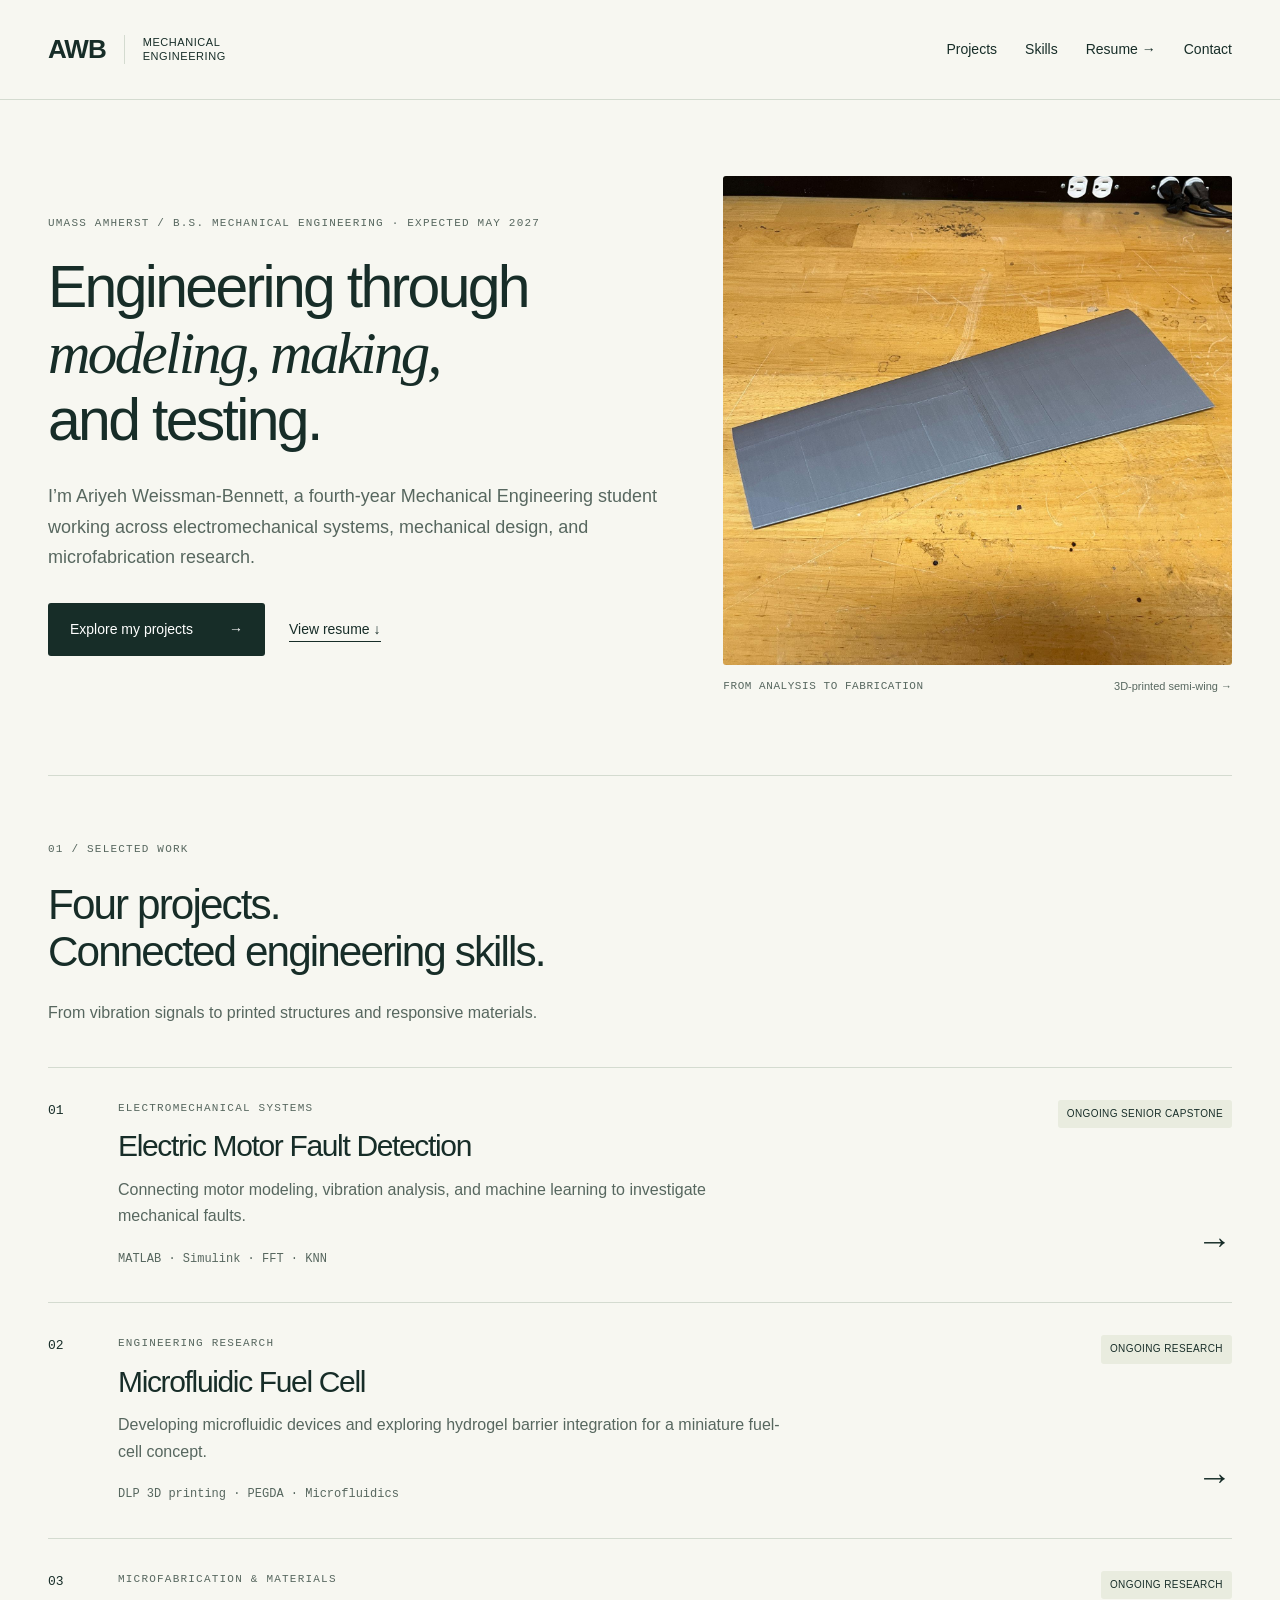
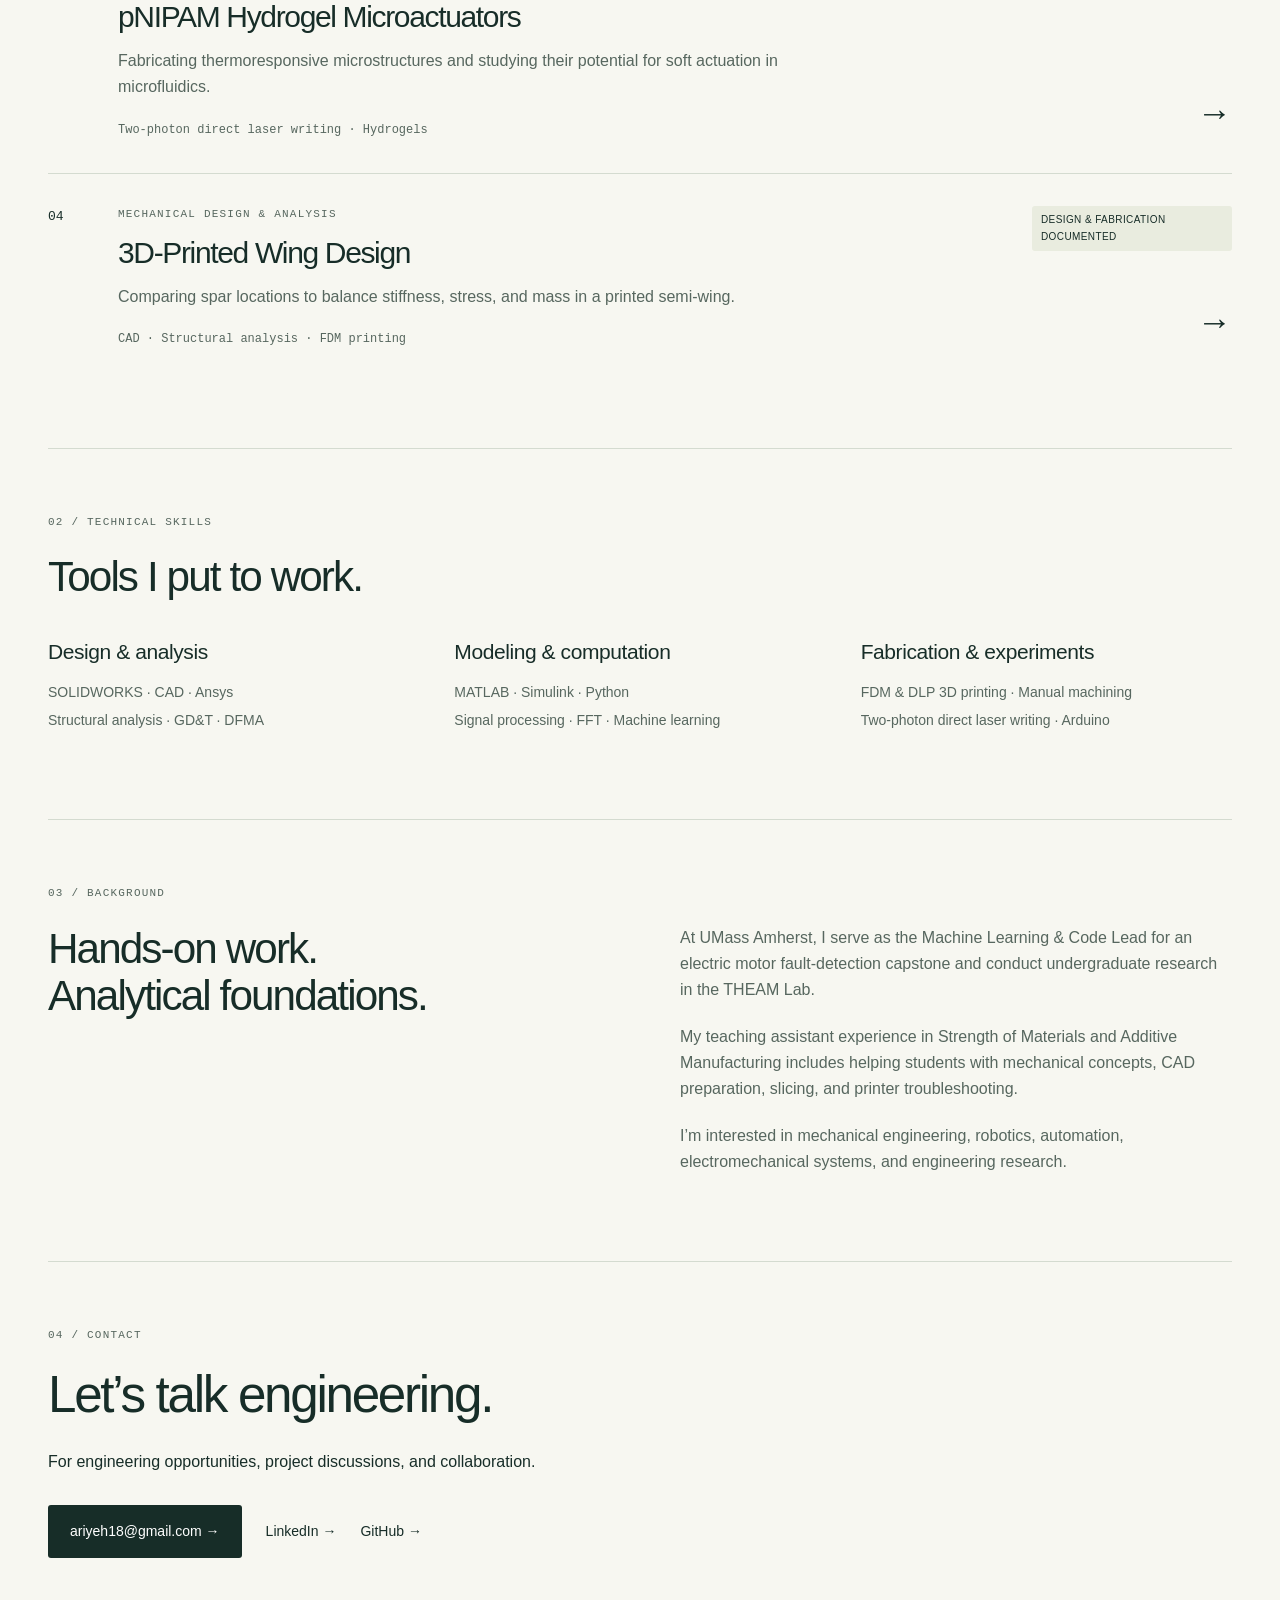
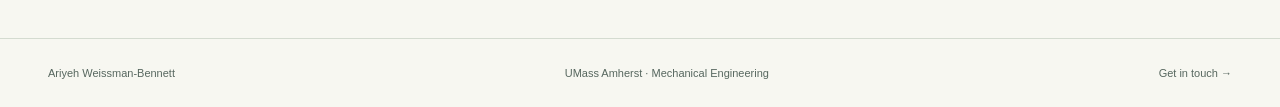
==== index.html @ 823ad5cf "Add reviewed engineering portfolio website" ====
<!doctype html>
<html lang="en"><head><meta charset="utf-8"><meta name="viewport" content="width=device-width,initial-scale=1"><meta name="description" content="Engineering projects and research by Ariyeh Weissman-Bennett, a fourth-year Mechanical Engineering student at UMass Amherst."><title>Mechanical Engineering Portfolio | Ariyeh Weissman-Bennett</title><link rel="stylesheet" href="styles.css"><link rel="icon" href="favicon.svg" type="image/svg+xml"></head><body><a class="skip" href="#main">Skip to content</a><header><a class="brand" href="index.html">AWB<span>Mechanical Engineering</span></a><nav aria-label="Main navigation"><a href="projects.html">Projects</a><a href="index.html#skills">Skills</a><a href="ariyeh-weissman-bennett-resume.pdf">Resume →</a><a href="index.html#contact">Contact</a></nav></header><main id="main"><section class="hero"><div><p class="eyebrow">UMass Amherst / B.S. Mechanical Engineering · Expected May 2027</p><h1>Engineering through<br><em>modeling, making,</em><br>and testing.</h1><p class="intro">I’m Ariyeh Weissman-Bennett, a fourth-year Mechanical Engineering student working across electromechanical systems, mechanical design, and microfabrication research.</p><div class="buttons"><a class="button" href="projects.html">Explore my projects <span>→</span></a><a class="text-link" href="ariyeh-weissman-bennett-resume.pdf">View resume ↓</a></div></div><figure class="hero-figure"><img src="wing-built.jpg" alt="Printed semi-wing on a workshop bench, from the team wing report"><figcaption><span>FROM ANALYSIS TO FABRICATION</span><a href="3d-printed-wing-design.html">3D-printed semi-wing →</a></figcaption></figure></section><section class="section"><div class="section-heading"><p class="eyebrow">01 / Selected work</p><h2>Four projects.<br>Connected engineering skills.</h2><p>From vibration signals to printed structures and responsive materials.</p></div><a class="project-row" href="electric-motor-fault-detection.html"><span class="number">01</span><div><span class="eyebrow">Electromechanical systems</span><h3>Electric Motor Fault Detection</h3><p>Connecting motor modeling, vibration analysis, and machine learning to investigate mechanical faults.</p><span class="tags">MATLAB · Simulink · FFT · KNN</span></div><div class="row-end"><span class="status">Ongoing senior capstone</span><span class="arrow" aria-hidden="true">→</span></div></a><a class="project-row" href="microfluidic-fuel-cell.html"><span class="number">02</span><div><span class="eyebrow">Engineering research</span><h3>Microfluidic Fuel Cell</h3><p>Developing microfluidic devices and exploring hydrogel barrier integration for a miniature fuel-cell concept.</p><span class="tags">DLP 3D printing · PEGDA · Microfluidics</span></div><div class="row-end"><span class="status">Ongoing research</span><span class="arrow" aria-hidden="true">→</span></div></a><a class="project-row" href="pnipam-hydrogel-microactuators.html"><span class="number">03</span><div><span class="eyebrow">Microfabrication & materials</span><h3>pNIPAM Hydrogel Microactuators</h3><p>Fabricating thermoresponsive microstructures and studying their potential for soft actuation in microfluidics.</p><span class="tags">Two-photon direct laser writing · Hydrogels</span></div><div class="row-end"><span class="status">Ongoing research</span><span class="arrow" aria-hidden="true">→</span></div></a><a class="project-row" href="3d-printed-wing-design.html"><span class="number">04</span><div><span class="eyebrow">Mechanical design & analysis</span><h3>3D-Printed Wing Design</h3><p>Comparing spar locations to balance stiffness, stress, and mass in a printed semi-wing.</p><span class="tags">CAD · Structural analysis · FDM printing</span></div><div class="row-end"><span class="status">Design & fabrication documented</span><span class="arrow" aria-hidden="true">→</span></div></a></section><section id="skills" class="section"><div class="section-heading"><p class="eyebrow">02 / Technical skills</p><h2>Tools I put to work.</h2></div><div class="skills-grid"><div><h3>Design & analysis</h3><p>SOLIDWORKS · CAD · Ansys<br>Structural analysis · GD&T · DFMA</p></div><div><h3>Modeling & computation</h3><p>MATLAB · Simulink · Python<br>Signal processing · FFT · Machine learning</p></div><div><h3>Fabrication & experiments</h3><p>FDM & DLP 3D printing · Manual machining<br>Two-photon direct laser writing · Arduino</p></div></div></section><section class="about section"><p class="eyebrow">03 / Background</p><h2>Hands-on work.<br>Analytical foundations.</h2><div><p>At UMass Amherst, I serve as the Machine Learning & Code Lead for an electric motor fault-detection capstone and conduct undergraduate research in the THEAM Lab.</p><p>My teaching assistant experience in Strength of Materials and Additive Manufacturing includes helping students with mechanical concepts, CAD preparation, slicing, and printer troubleshooting.</p><p>I’m interested in mechanical engineering, robotics, automation, electromechanical systems, and engineering research.</p></div></section><section id="contact" class="contact section"><p class="eyebrow">04 / Contact</p><h2>Let’s talk engineering.</h2><p>For engineering opportunities, project discussions, and collaboration.</p><div class="buttons"><a class="button" href="mailto:ariyeh18@gmail.com">ariyeh18@gmail.com →</a><a href="https://www.linkedin.com/in/ari-weissman-bennett">LinkedIn →</a><a href="https://github.com/AriWB">GitHub →</a></div></section></main><footer><span>Ariyeh Weissman-Bennett</span><span>UMass Amherst · Mechanical Engineering</span><a href="mailto:ariyeh18@gmail.com">Get in touch →</a></footer></body></html>
---- styles.css ----
:root{--ink:#172d28;--muted:#57675f;--paper:#f7f7f1;--line:#d4dbd0;--accent:#e3ed90}*{box-sizing:border-box}html{scroll-behavior:smooth;scroll-padding-top:30px}body{margin:0;background:var(--paper);color:var(--ink);font-family:Arial,Helvetica,sans-serif;font-size:16px;line-height:1.65}a{color:inherit;text-decoration:none}a:hover{text-decoration:underline;text-underline-offset:5px}a:focus-visible{outline:3px solid #497867;outline-offset:6px}header,main,footer{max-width:1320px;margin:auto}header{display:flex;justify-content:space-between;align-items:center;padding:28px 48px;border-bottom:1px solid var(--line);gap:28px}.brand{font-size:26px;font-weight:800;letter-spacing:-1px;display:flex;align-items:center;gap:18px}.brand span{font-size:11px;line-height:1.3;font-weight:500;letter-spacing:.05em;text-transform:uppercase;max-width:90px;border-left:1px solid var(--line);padding-left:18px}nav{display:flex;gap:28px;font-size:14px}main{padding:0 48px}h1,h2,h3,p,figure{margin-top:0}h1,h2,h3{line-height:1.12;font-weight:500;letter-spacing:-.045em}h1{font-size:clamp(40px,4.6vw,66px);margin-bottom:28px}h2{font-size:clamp(30px,3.3vw,44px);margin-bottom:25px}h3{font-size:26px;margin-bottom:14px}p{margin-bottom:20px}.eyebrow{font:11px/1.6 'Courier New',monospace;letter-spacing:.11em;text-transform:uppercase;color:var(--muted);margin-bottom:22px}.hero{padding:76px 0 80px;display:grid;grid-template-columns:1.2fr 1fr;gap:65px;align-items:center}.hero em{font-family:Georgia,serif;font-weight:400}.intro{font-size:18px;line-height:1.7;max-width:650px;color:var(--muted)}.buttons{display:flex;gap:24px;flex-wrap:wrap;align-items:center;margin-top:30px;font-size:14px}.button{display:inline-flex;gap:36px;justify-content:space-between;align-items:center;background:var(--ink);color:white;padding:15px 22px;border-radius:3px}.button:hover{background:#284b41;text-decoration:none}.text-link{border-bottom:1px solid var(--ink)}.hero-figure{margin:0;align-self:stretch;display:flex;flex-direction:column;justify-content:center}.hero-figure img{width:100%;aspect-ratio:1.04;object-fit:cover;border-radius:3px}.hero-figure figcaption{display:flex;justify-content:space-between;gap:12px;flex-wrap:wrap;margin-top:12px;font-size:11px}.hero-figure figcaption span{font-family:'Courier New',monospace;letter-spacing:.05em}.section{padding:65px 0;border-top:1px solid var(--line)}.section-heading{max-width:670px;margin-bottom:40px}.section-heading>p:last-child{color:var(--muted)}.project-row{display:grid;grid-template-columns:50px 1fr 200px;gap:20px;padding:32px 0;border-top:1px solid var(--line);transition:background .15s}.project-row:hover{text-decoration:none;background:#eef0e6}.project-row .eyebrow{display:block;margin:0 0 12px}.project-row h3{margin:0 0 14px;font-size:30px}.project-row p{color:var(--muted);max-width:670px;margin-bottom:14px}.number{font:13px 'Courier New',monospace;padding-top:3px}.tags{font:12px/1.8 'Courier New',monospace;color:var(--muted)}.row-end{display:flex;flex-direction:column;align-items:flex-end;justify-content:space-between;gap:20px}.status{font-size:10px;text-transform:uppercase;letter-spacing:.04em;padding:6px 9px;background:#e9ecdf;border-radius:3px;white-space:normal}.arrow{font-size:35px}.skills-grid{display:grid;grid-template-columns:repeat(3,1fr);gap:35px}.skills-grid h3{font-size:21px;letter-spacing:-.02em}.skills-grid p{font-size:14px;color:var(--muted);line-height:2}.about{display:grid;grid-template-columns:1fr 1fr;column-gap:80px}.about>.eyebrow{grid-column:1/-1}.about>div{color:var(--muted)}.contact{padding-bottom:80px}.contact h2{font-size:clamp(36px,4vw,56px)}footer{display:flex;gap:20px;justify-content:space-between;border-top:1px solid var(--line);padding:25px 48px;color:var(--muted);font-size:11px}.page-title{padding:70px 0 50px;max-width:900px}.page-title h1{max-width:900px}.back{display:block;margin-bottom:34px;font-size:13px}.meta{display:flex;gap:15px;flex-wrap:wrap;font-size:12px;margin:24px 0 18px}.meta span{padding:8px 12px;background:#e9ecdf;border-radius:3px}.project-list{padding-top:0;border:0}.project-image{margin:0 0 55px;max-width:900px}.project-image img{width:100%;max-height:550px;object-fit:cover;border-radius:3px}figcaption{font-size:12px;color:var(--muted)}.case-layout{display:grid;grid-template-columns:220px 1fr;gap:65px;padding-bottom:60px}.case-layout aside{display:flex;flex-direction:column;align-items:flex-start;gap:14px;font-size:13px}.case-layout aside .eyebrow{margin:0 0 8px}.case-layout article{max-width:820px}.case-layout article section{margin-bottom:42px;scroll-margin-top:30px}.case-layout article h2{font-size:30px}.case-layout article h3{font-size:20px;letter-spacing:-.02em}.case-layout article p,.case-layout li{color:var(--muted)}li{padding-left:8px;margin-bottom:12px}ol{padding-left:22px}.note{background:#ecefe4;border-left:3px solid #6c866f;padding:24px;margin-top:30px}.note p{margin:0;font-size:14px}.sources{border-top:1px solid var(--line);padding-top:25px;font-size:12px}.table-wrap{overflow-x:auto;margin:25px 0 35px}table{width:100%;border-collapse:collapse;font-size:13px;text-align:left;min-width:500px}caption{text-align:left;margin-bottom:12px;font-size:12px;color:var(--muted)}th,td{padding:12px;border-bottom:1px solid var(--line)}thead{background:#e9ecdf}th{font-weight:500}.skip{position:absolute;top:-100px;padding:12px;background:white;z-index:10}.skip:focus{top:4px}@media(max-width:950px){header,footer{padding-left:26px;padding-right:26px}main{padding:0 26px}.hero{gap:30px;grid-template-columns:1.3fr 1fr}.hero-figure img{aspect-ratio:.85}.project-row{grid-template-columns:30px 1fr 145px}.skills-grid{gap:20px}.case-layout{grid-template-columns:160px 1fr;gap:25px}}@media(max-width:680px){header{flex-wrap:wrap;padding:20px}.brand{font-size:24px}nav{gap:22px;width:100%;font-size:13px}main{padding:0 20px}.hero{grid-template-columns:1fr;padding:45px 0;gap:32px}.hero-figure img{aspect-ratio:1.4}h1{font-size:42px}.section{padding:40px 0}.project-row{grid-template-columns:25px 1fr;gap:12px}.row-end{grid-column:2;flex-direction:row;align-items:center}.project-row h3{font-size:26px}.skills-grid{grid-template-columns:1fr;gap:20px}.about{grid-template-columns:1fr;gap:0}.buttons{gap:20px}.button{gap:20px}footer{flex-direction:column;padding:22px 20px;gap:8px}.page-title{padding:40px 0 30px}.case-layout{grid-template-columns:1fr;gap:30px}.case-layout aside{flex-direction:row;flex-wrap:wrap;gap:12px 20px;border-bottom:1px solid var(--line);padding-bottom:22px}.case-layout aside .eyebrow{width:100%}.project-image{margin-bottom:30px}.contact .button{max-width:100%;font-size:13px}}@media(prefers-reduced-motion:reduce){html{scroll-behavior:auto}*{transition:none!important}}@media print{header,footer,.buttons,.case-layout aside,.skip{display:none}body{background:white;color:black}main{padding:0}.hero{display:block}.hero-figure{max-width:450px}.case-layout{display:block}a{color:black}.section{break-inside:avoid}h1{font-size:36px}h2{font-size:25px}}
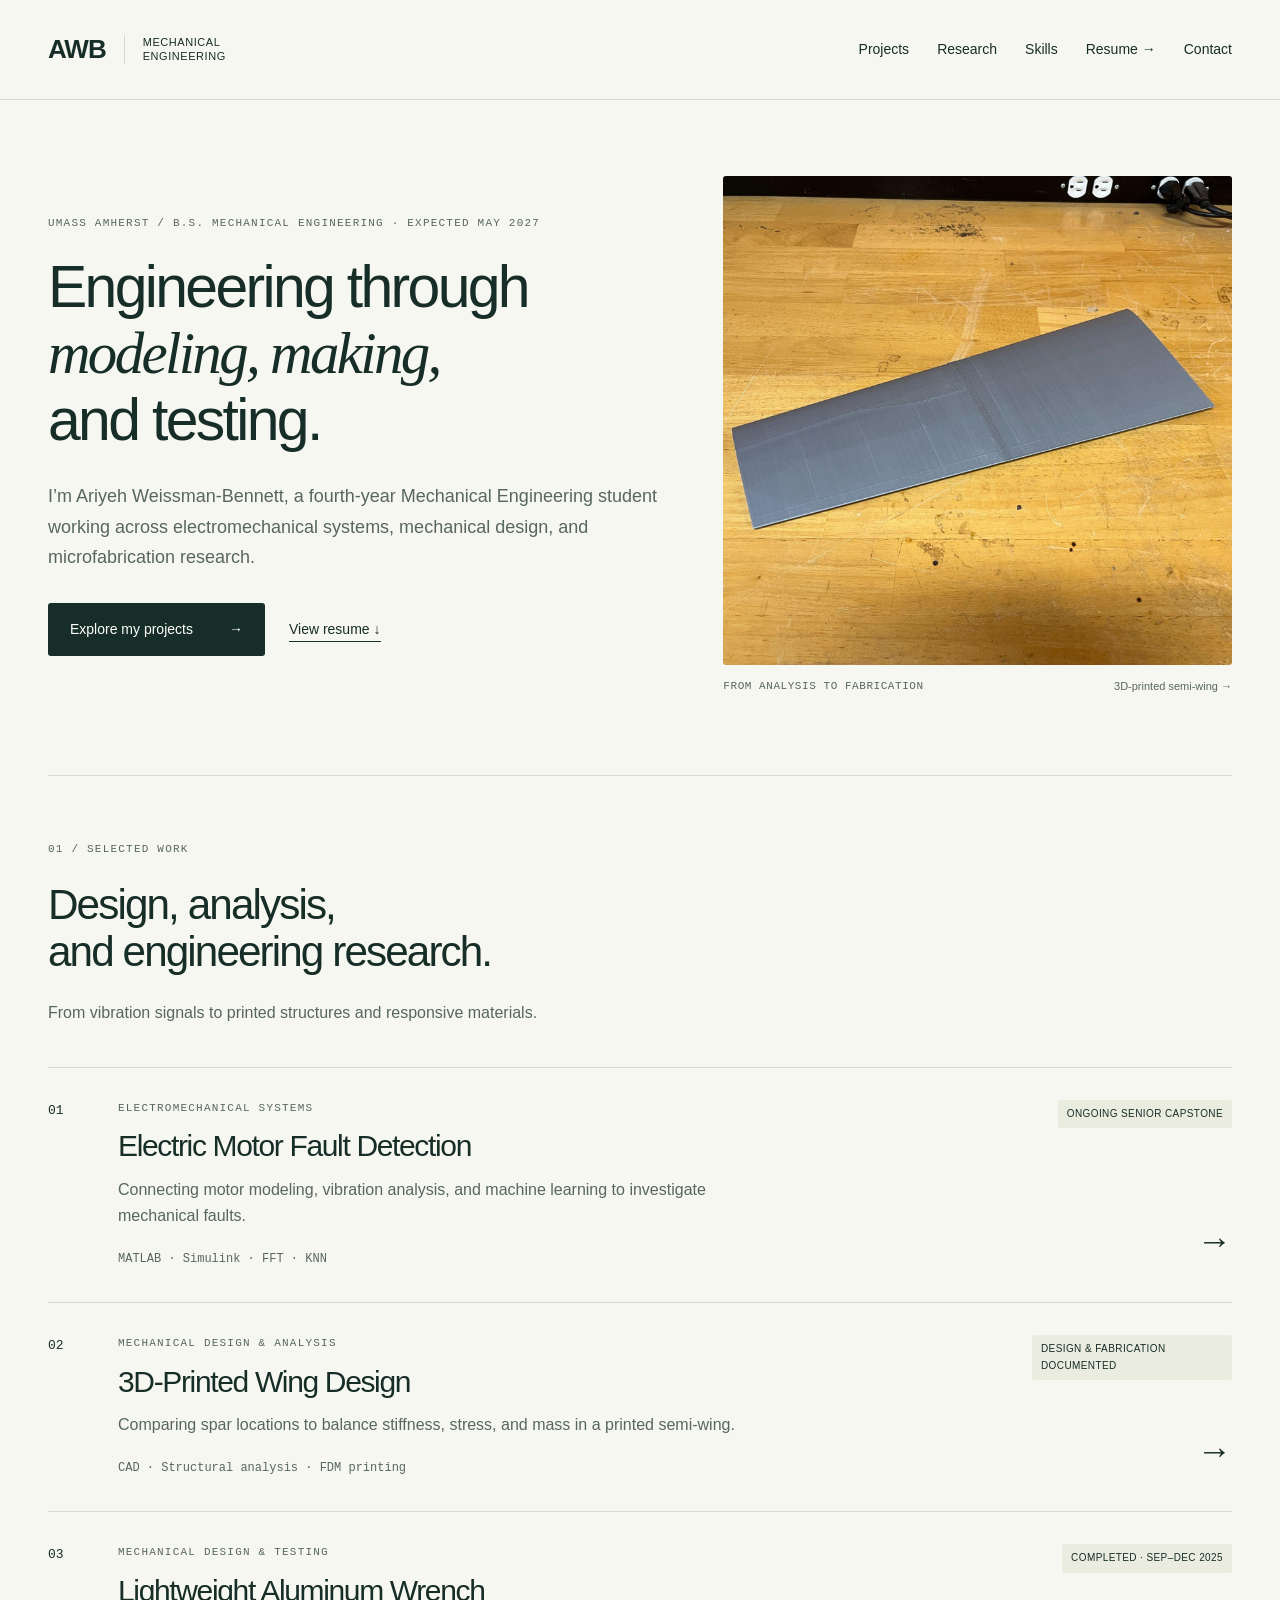
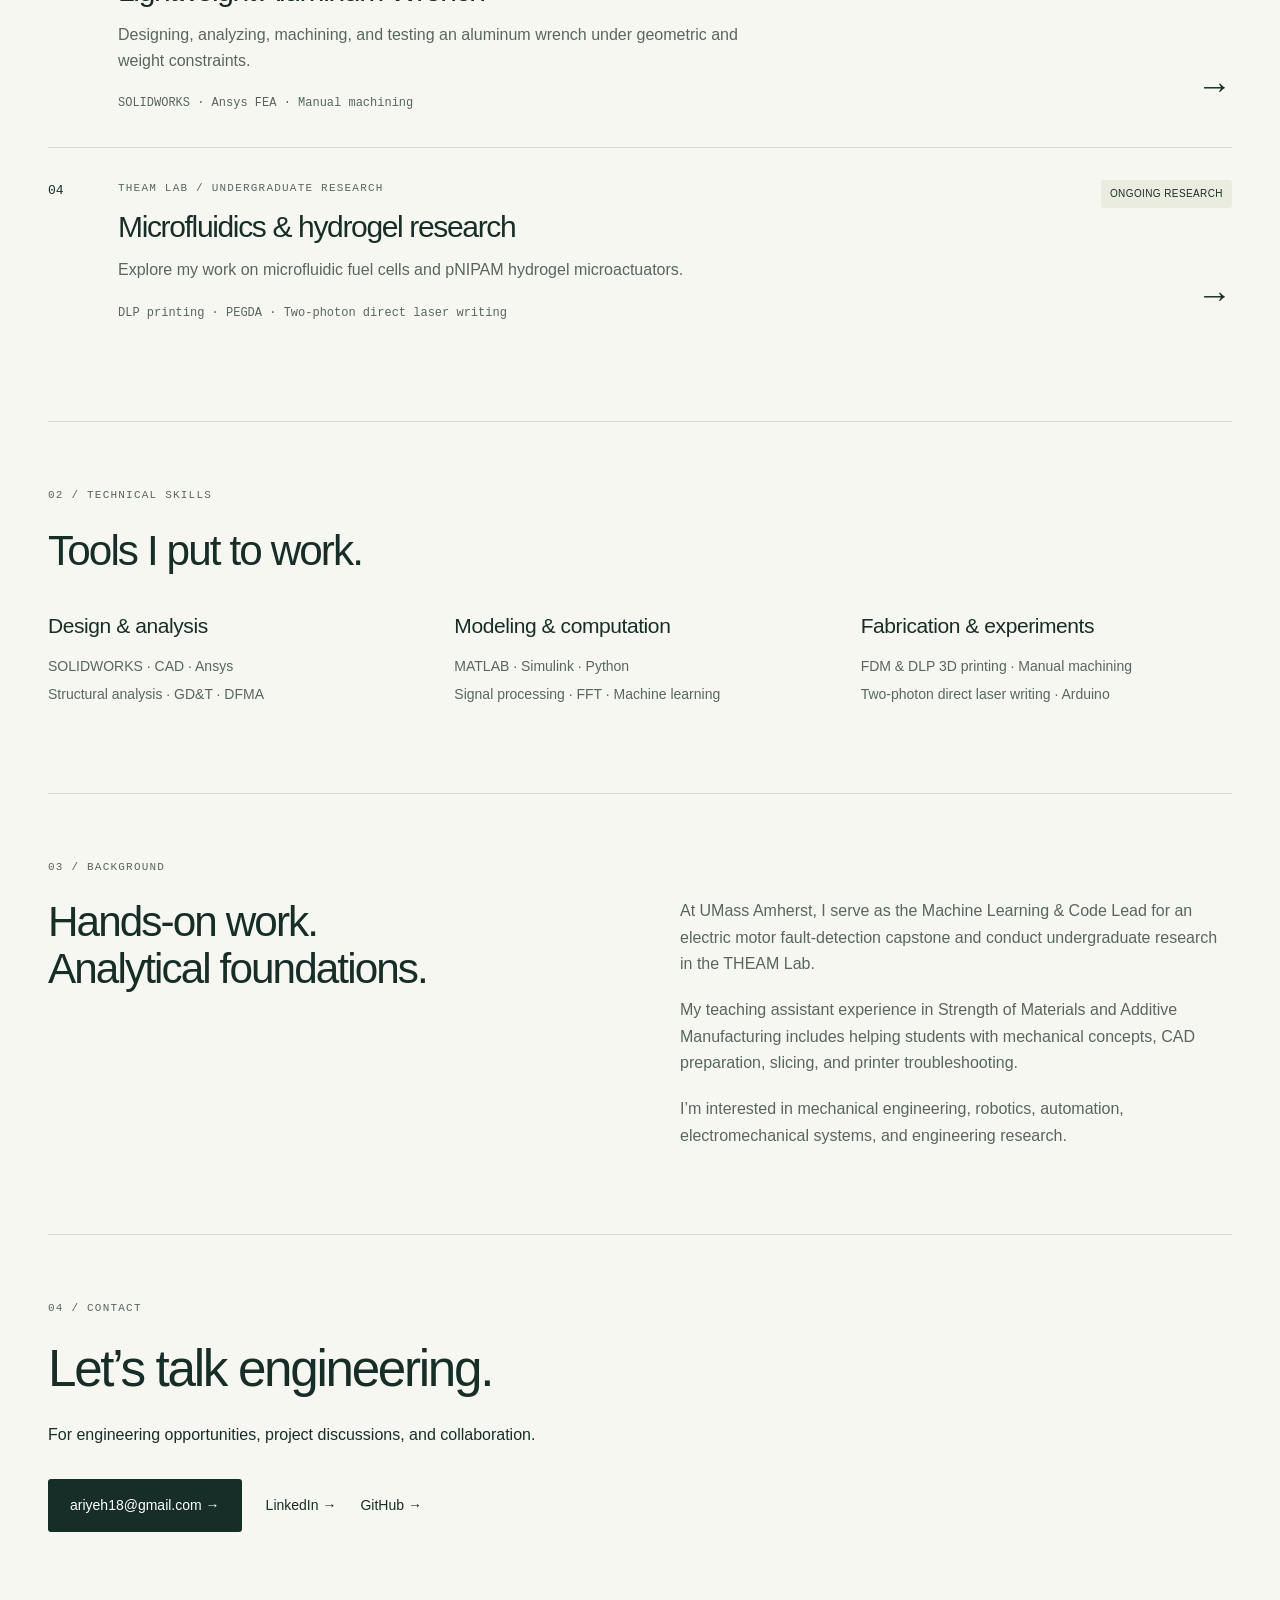
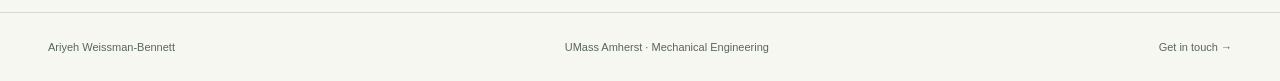
==== commit cd081e90: "Group research and add lightweight wrench project" ====
--- a/index.html
+++ b/index.html
@@ -1,2 +1,2 @@
 <!doctype html>
-<html lang="en"><head><meta charset="utf-8"><meta name="viewport" content="width=device-width,initial-scale=1"><meta name="description" content="Engineering projects and research by Ariyeh Weissman-Bennett, a fourth-year Mechanical Engineering student at UMass Amherst."><title>Mechanical Engineering Portfolio | Ariyeh Weissman-Bennett</title><link rel="stylesheet" href="styles.css"><link rel="icon" href="favicon.svg" type="image/svg+xml"></head><body><a class="skip" href="#main">Skip to content</a><header><a class="brand" href="index.html">AWB<span>Mechanical Engineering</span></a><nav aria-label="Main navigation"><a href="projects.html">Projects</a><a href="index.html#skills">Skills</a><a href="ariyeh-weissman-bennett-resume.pdf">Resume →</a><a href="index.html#contact">Contact</a></nav></header><main id="main"><section class="hero"><div><p class="eyebrow">UMass Amherst / B.S. Mechanical Engineering · Expected May 2027</p><h1>Engineering through<br><em>modeling, making,</em><br>and testing.</h1><p class="intro">I’m Ariyeh Weissman-Bennett, a fourth-year Mechanical Engineering student working across electromechanical systems, mechanical design, and microfabrication research.</p><div class="buttons"><a class="button" href="projects.html">Explore my projects <span>→</span></a><a class="text-link" href="ariyeh-weissman-bennett-resume.pdf">View resume ↓</a></div></div><figure class="hero-figure"><img src="wing-built.jpg" alt="Printed semi-wing on a workshop bench, from the team wing report"><figcaption><span>FROM ANALYSIS TO FABRICATION</span><a href="3d-printed-wing-design.html">3D-printed semi-wing →</a></figcaption></figure></section><section class="section"><div class="section-heading"><p class="eyebrow">01 / Selected work</p><h2>Four projects.<br>Connected engineering skills.</h2><p>From vibration signals to printed structures and responsive materials.</p></div><a class="project-row" href="electric-motor-fault-detection.html"><span class="number">01</span><div><span class="eyebrow">Electromechanical systems</span><h3>Electric Motor Fault Detection</h3><p>Connecting motor modeling, vibration analysis, and machine learning to investigate mechanical faults.</p><span class="tags">MATLAB · Simulink · FFT · KNN</span></div><div class="row-end"><span class="status">Ongoing senior capstone</span><span class="arrow" aria-hidden="true">→</span></div></a><a class="project-row" href="microfluidic-fuel-cell.html"><span class="number">02</span><div><span class="eyebrow">Engineering research</span><h3>Microfluidic Fuel Cell</h3><p>Developing microfluidic devices and exploring hydrogel barrier integration for a miniature fuel-cell concept.</p><span class="tags">DLP 3D printing · PEGDA · Microfluidics</span></div><div class="row-end"><span class="status">Ongoing research</span><span class="arrow" aria-hidden="true">→</span></div></a><a class="project-row" href="pnipam-hydrogel-microactuators.html"><span class="number">03</span><div><span class="eyebrow">Microfabrication & materials</span><h3>pNIPAM Hydrogel Microactuators</h3><p>Fabricating thermoresponsive microstructures and studying their potential for soft actuation in microfluidics.</p><span class="tags">Two-photon direct laser writing · Hydrogels</span></div><div class="row-end"><span class="status">Ongoing research</span><span class="arrow" aria-hidden="true">→</span></div></a><a class="project-row" href="3d-printed-wing-design.html"><span class="number">04</span><div><span class="eyebrow">Mechanical design & analysis</span><h3>3D-Printed Wing Design</h3><p>Comparing spar locations to balance stiffness, stress, and mass in a printed semi-wing.</p><span class="tags">CAD · Structural analysis · FDM printing</span></div><div class="row-end"><span class="status">Design & fabrication documented</span><span class="arrow" aria-hidden="true">→</span></div></a></section><section id="skills" class="section"><div class="section-heading"><p class="eyebrow">02 / Technical skills</p><h2>Tools I put to work.</h2></div><div class="skills-grid"><div><h3>Design & analysis</h3><p>SOLIDWORKS · CAD · Ansys<br>Structural analysis · GD&T · DFMA</p></div><div><h3>Modeling & computation</h3><p>MATLAB · Simulink · Python<br>Signal processing · FFT · Machine learning</p></div><div><h3>Fabrication & experiments</h3><p>FDM & DLP 3D printing · Manual machining<br>Two-photon direct laser writing · Arduino</p></div></div></section><section class="about section"><p class="eyebrow">03 / Background</p><h2>Hands-on work.<br>Analytical foundations.</h2><div><p>At UMass Amherst, I serve as the Machine Learning & Code Lead for an electric motor fault-detection capstone and conduct undergraduate research in the THEAM Lab.</p><p>My teaching assistant experience in Strength of Materials and Additive Manufacturing includes helping students with mechanical concepts, CAD preparation, slicing, and printer troubleshooting.</p><p>I’m interested in mechanical engineering, robotics, automation, electromechanical systems, and engineering research.</p></div></section><section id="contact" class="contact section"><p class="eyebrow">04 / Contact</p><h2>Let’s talk engineering.</h2><p>For engineering opportunities, project discussions, and collaboration.</p><div class="buttons"><a class="button" href="mailto:ariyeh18@gmail.com">ariyeh18@gmail.com →</a><a href="https://www.linkedin.com/in/ari-weissman-bennett">LinkedIn →</a><a href="https://github.com/AriWB">GitHub →</a></div></section></main><footer><span>Ariyeh Weissman-Bennett</span><span>UMass Amherst · Mechanical Engineering</span><a href="mailto:ariyeh18@gmail.com">Get in touch →</a></footer></body></html>+<html lang="en"><head><meta charset="utf-8"><meta name="viewport" content="width=device-width,initial-scale=1"><meta name="description" content="Engineering projects and research by Ariyeh Weissman-Bennett, a fourth-year Mechanical Engineering student at UMass Amherst."><title>Mechanical Engineering Portfolio | Ariyeh Weissman-Bennett</title><link rel="stylesheet" href="styles.css"><link rel="icon" href="favicon.svg" type="image/svg+xml"></head><body><a class="skip" href="#main">Skip to content</a><header><a class="brand" href="index.html">AWB<span>Mechanical Engineering</span></a><nav aria-label="Main navigation"><a href="projects.html">Projects</a><a href="research.html">Research</a><a href="index.html#skills">Skills</a><a href="ariyeh-weissman-bennett-resume.pdf">Resume →</a><a href="index.html#contact">Contact</a></nav></header><main id="main"><section class="hero"><div><p class="eyebrow">UMass Amherst / B.S. Mechanical Engineering · Expected May 2027</p><h1>Engineering through<br><em>modeling, making,</em><br>and testing.</h1><p class="intro">I’m Ariyeh Weissman-Bennett, a fourth-year Mechanical Engineering student working across electromechanical systems, mechanical design, and microfabrication research.</p><div class="buttons"><a class="button" href="projects.html">Explore my projects <span>→</span></a><a class="text-link" href="ariyeh-weissman-bennett-resume.pdf">View resume ↓</a></div></div><figure class="hero-figure"><img src="wing-built.jpg" alt="Printed semi-wing on a workshop bench, from the team wing report"><figcaption><span>FROM ANALYSIS TO FABRICATION</span><a href="3d-printed-wing-design.html">3D-printed semi-wing →</a></figcaption></figure></section><section class="section"><div class="section-heading"><p class="eyebrow">01 / Selected work</p><h2>Design, analysis,<br>and engineering research.</h2><p>From vibration signals to printed structures and responsive materials.</p></div><a class="project-row" href="electric-motor-fault-detection.html"><span class="number">01</span><div><span class="eyebrow">Electromechanical systems</span><h3>Electric Motor Fault Detection</h3><p>Connecting motor modeling, vibration analysis, and machine learning to investigate mechanical faults.</p><span class="tags">MATLAB · Simulink · FFT · KNN</span></div><div class="row-end"><span class="status">Ongoing senior capstone</span><span class="arrow" aria-hidden="true">→</span></div></a><a class="project-row" href="3d-printed-wing-design.html"><span class="number">02</span><div><span class="eyebrow">Mechanical design & analysis</span><h3>3D-Printed Wing Design</h3><p>Comparing spar locations to balance stiffness, stress, and mass in a printed semi-wing.</p><span class="tags">CAD · Structural analysis · FDM printing</span></div><div class="row-end"><span class="status">Design & fabrication documented</span><span class="arrow" aria-hidden="true">→</span></div></a><a class="project-row" href="lightweight-wrench.html"><span class="number">03</span><div><span class="eyebrow">Mechanical design & testing</span><h3>Lightweight Aluminum Wrench</h3><p>Designing, analyzing, machining, and testing an aluminum wrench under geometric and weight constraints.</p><span class="tags">SOLIDWORKS · Ansys FEA · Manual machining</span></div><div class="row-end"><span class="status">Completed · Sep–Dec 2025</span><span class="arrow" aria-hidden="true">→</span></div></a><a class="project-row" href="research.html"><span class="number">04</span><div><span class="eyebrow">THEAM Lab / Undergraduate research</span><h3>Microfluidics & hydrogel research</h3><p>Explore my work on microfluidic fuel cells and pNIPAM hydrogel microactuators.</p><span class="tags">DLP printing · PEGDA · Two-photon direct laser writing</span></div><div class="row-end"><span class="status">Ongoing research</span><span class="arrow" aria-hidden="true">→</span></div></a></section><section id="skills" class="section"><div class="section-heading"><p class="eyebrow">02 / Technical skills</p><h2>Tools I put to work.</h2></div><div class="skills-grid"><div><h3>Design & analysis</h3><p>SOLIDWORKS · CAD · Ansys<br>Structural analysis · GD&T · DFMA</p></div><div><h3>Modeling & computation</h3><p>MATLAB · Simulink · Python<br>Signal processing · FFT · Machine learning</p></div><div><h3>Fabrication & experiments</h3><p>FDM & DLP 3D printing · Manual machining<br>Two-photon direct laser writing · Arduino</p></div></div></section><section class="about section"><p class="eyebrow">03 / Background</p><h2>Hands-on work.<br>Analytical foundations.</h2><div><p>At UMass Amherst, I serve as the Machine Learning & Code Lead for an electric motor fault-detection capstone and conduct undergraduate research in the THEAM Lab.</p><p>My teaching assistant experience in Strength of Materials and Additive Manufacturing includes helping students with mechanical concepts, CAD preparation, slicing, and printer troubleshooting.</p><p>I’m interested in mechanical engineering, robotics, automation, electromechanical systems, and engineering research.</p></div></section><section id="contact" class="contact section"><p class="eyebrow">04 / Contact</p><h2>Let’s talk engineering.</h2><p>For engineering opportunities, project discussions, and collaboration.</p><div class="buttons"><a class="button" href="mailto:ariyeh18@gmail.com">ariyeh18@gmail.com →</a><a href="https://www.linkedin.com/in/ari-weissman-bennett">LinkedIn →</a><a href="https://github.com/AriWB">GitHub →</a></div></section></main><footer><span>Ariyeh Weissman-Bennett</span><span>UMass Amherst · Mechanical Engineering</span><a href="mailto:ariyeh18@gmail.com">Get in touch →</a></footer></body></html>
--- a/styles.css
+++ b/styles.css
@@ -1 +1,3 @@
 :root{--ink:#172d28;--muted:#57675f;--paper:#f7f7f1;--line:#d4dbd0;--accent:#e3ed90}*{box-sizing:border-box}html{scroll-behavior:smooth;scroll-padding-top:30px}body{margin:0;background:var(--paper);color:var(--ink);font-family:Arial,Helvetica,sans-serif;font-size:16px;line-height:1.65}a{color:inherit;text-decoration:none}a:hover{text-decoration:underline;text-underline-offset:5px}a:focus-visible{outline:3px solid #497867;outline-offset:6px}header,main,footer{max-width:1320px;margin:auto}header{display:flex;justify-content:space-between;align-items:center;padding:28px 48px;border-bottom:1px solid var(--line);gap:28px}.brand{font-size:26px;font-weight:800;letter-spacing:-1px;display:flex;align-items:center;gap:18px}.brand span{font-size:11px;line-height:1.3;font-weight:500;letter-spacing:.05em;text-transform:uppercase;max-width:90px;border-left:1px solid var(--line);padding-left:18px}nav{display:flex;gap:28px;font-size:14px}main{padding:0 48px}h1,h2,h3,p,figure{margin-top:0}h1,h2,h3{line-height:1.12;font-weight:500;letter-spacing:-.045em}h1{font-size:clamp(40px,4.6vw,66px);margin-bottom:28px}h2{font-size:clamp(30px,3.3vw,44px);margin-bottom:25px}h3{font-size:26px;margin-bottom:14px}p{margin-bottom:20px}.eyebrow{font:11px/1.6 'Courier New',monospace;letter-spacing:.11em;text-transform:uppercase;color:var(--muted);margin-bottom:22px}.hero{padding:76px 0 80px;display:grid;grid-template-columns:1.2fr 1fr;gap:65px;align-items:center}.hero em{font-family:Georgia,serif;font-weight:400}.intro{font-size:18px;line-height:1.7;max-width:650px;color:var(--muted)}.buttons{display:flex;gap:24px;flex-wrap:wrap;align-items:center;margin-top:30px;font-size:14px}.button{display:inline-flex;gap:36px;justify-content:space-between;align-items:center;background:var(--ink);color:white;padding:15px 22px;border-radius:3px}.button:hover{background:#284b41;text-decoration:none}.text-link{border-bottom:1px solid var(--ink)}.hero-figure{margin:0;align-self:stretch;display:flex;flex-direction:column;justify-content:center}.hero-figure img{width:100%;aspect-ratio:1.04;object-fit:cover;border-radius:3px}.hero-figure figcaption{display:flex;justify-content:space-between;gap:12px;flex-wrap:wrap;margin-top:12px;font-size:11px}.hero-figure figcaption span{font-family:'Courier New',monospace;letter-spacing:.05em}.section{padding:65px 0;border-top:1px solid var(--line)}.section-heading{max-width:670px;margin-bottom:40px}.section-heading>p:last-child{color:var(--muted)}.project-row{display:grid;grid-template-columns:50px 1fr 200px;gap:20px;padding:32px 0;border-top:1px solid var(--line);transition:background .15s}.project-row:hover{text-decoration:none;background:#eef0e6}.project-row .eyebrow{display:block;margin:0 0 12px}.project-row h3{margin:0 0 14px;font-size:30px}.project-row p{color:var(--muted);max-width:670px;margin-bottom:14px}.number{font:13px 'Courier New',monospace;padding-top:3px}.tags{font:12px/1.8 'Courier New',monospace;color:var(--muted)}.row-end{display:flex;flex-direction:column;align-items:flex-end;justify-content:space-between;gap:20px}.status{font-size:10px;text-transform:uppercase;letter-spacing:.04em;padding:6px 9px;background:#e9ecdf;border-radius:3px;white-space:normal}.arrow{font-size:35px}.skills-grid{display:grid;grid-template-columns:repeat(3,1fr);gap:35px}.skills-grid h3{font-size:21px;letter-spacing:-.02em}.skills-grid p{font-size:14px;color:var(--muted);line-height:2}.about{display:grid;grid-template-columns:1fr 1fr;column-gap:80px}.about>.eyebrow{grid-column:1/-1}.about>div{color:var(--muted)}.contact{padding-bottom:80px}.contact h2{font-size:clamp(36px,4vw,56px)}footer{display:flex;gap:20px;justify-content:space-between;border-top:1px solid var(--line);padding:25px 48px;color:var(--muted);font-size:11px}.page-title{padding:70px 0 50px;max-width:900px}.page-title h1{max-width:900px}.back{display:block;margin-bottom:34px;font-size:13px}.meta{display:flex;gap:15px;flex-wrap:wrap;font-size:12px;margin:24px 0 18px}.meta span{padding:8px 12px;background:#e9ecdf;border-radius:3px}.project-list{padding-top:0;border:0}.project-image{margin:0 0 55px;max-width:900px}.project-image img{width:100%;max-height:550px;object-fit:cover;border-radius:3px}figcaption{font-size:12px;color:var(--muted)}.case-layout{display:grid;grid-template-columns:220px 1fr;gap:65px;padding-bottom:60px}.case-layout aside{display:flex;flex-direction:column;align-items:flex-start;gap:14px;font-size:13px}.case-layout aside .eyebrow{margin:0 0 8px}.case-layout article{max-width:820px}.case-layout article section{margin-bottom:42px;scroll-margin-top:30px}.case-layout article h2{font-size:30px}.case-layout article h3{font-size:20px;letter-spacing:-.02em}.case-layout article p,.case-layout li{color:var(--muted)}li{padding-left:8px;margin-bottom:12px}ol{padding-left:22px}.note{background:#ecefe4;border-left:3px solid #6c866f;padding:24px;margin-top:30px}.note p{margin:0;font-size:14px}.sources{border-top:1px solid var(--line);padding-top:25px;font-size:12px}.table-wrap{overflow-x:auto;margin:25px 0 35px}table{width:100%;border-collapse:collapse;font-size:13px;text-align:left;min-width:500px}caption{text-align:left;margin-bottom:12px;font-size:12px;color:var(--muted)}th,td{padding:12px;border-bottom:1px solid var(--line)}thead{background:#e9ecdf}th{font-weight:500}.skip{position:absolute;top:-100px;padding:12px;background:white;z-index:10}.skip:focus{top:4px}@media(max-width:950px){header,footer{padding-left:26px;padding-right:26px}main{padding:0 26px}.hero{gap:30px;grid-template-columns:1.3fr 1fr}.hero-figure img{aspect-ratio:.85}.project-row{grid-template-columns:30px 1fr 145px}.skills-grid{gap:20px}.case-layout{grid-template-columns:160px 1fr;gap:25px}}@media(max-width:680px){header{flex-wrap:wrap;padding:20px}.brand{font-size:24px}nav{gap:22px;width:100%;font-size:13px}main{padding:0 20px}.hero{grid-template-columns:1fr;padding:45px 0;gap:32px}.hero-figure img{aspect-ratio:1.4}h1{font-size:42px}.section{padding:40px 0}.project-row{grid-template-columns:25px 1fr;gap:12px}.row-end{grid-column:2;flex-direction:row;align-items:center}.project-row h3{font-size:26px}.skills-grid{grid-template-columns:1fr;gap:20px}.about{grid-template-columns:1fr;gap:0}.buttons{gap:20px}.button{gap:20px}footer{flex-direction:column;padding:22px 20px;gap:8px}.page-title{padding:40px 0 30px}.case-layout{grid-template-columns:1fr;gap:30px}.case-layout aside{flex-direction:row;flex-wrap:wrap;gap:12px 20px;border-bottom:1px solid var(--line);padding-bottom:22px}.case-layout aside .eyebrow{width:100%}.project-image{margin-bottom:30px}.contact .button{max-width:100%;font-size:13px}}@media(prefers-reduced-motion:reduce){html{scroll-behavior:auto}*{transition:none!important}}@media print{header,footer,.buttons,.case-layout aside,.skip{display:none}body{background:white;color:black}main{padding:0}.hero{display:block}.hero-figure{max-width:450px}.case-layout{display:block}a{color:black}.section{break-inside:avoid}h1{font-size:36px}h2{font-size:25px}}
+
+nav{flex-wrap:wrap}nav a[aria-current="page"]{font-weight:700;text-decoration:underline;text-underline-offset:6px}
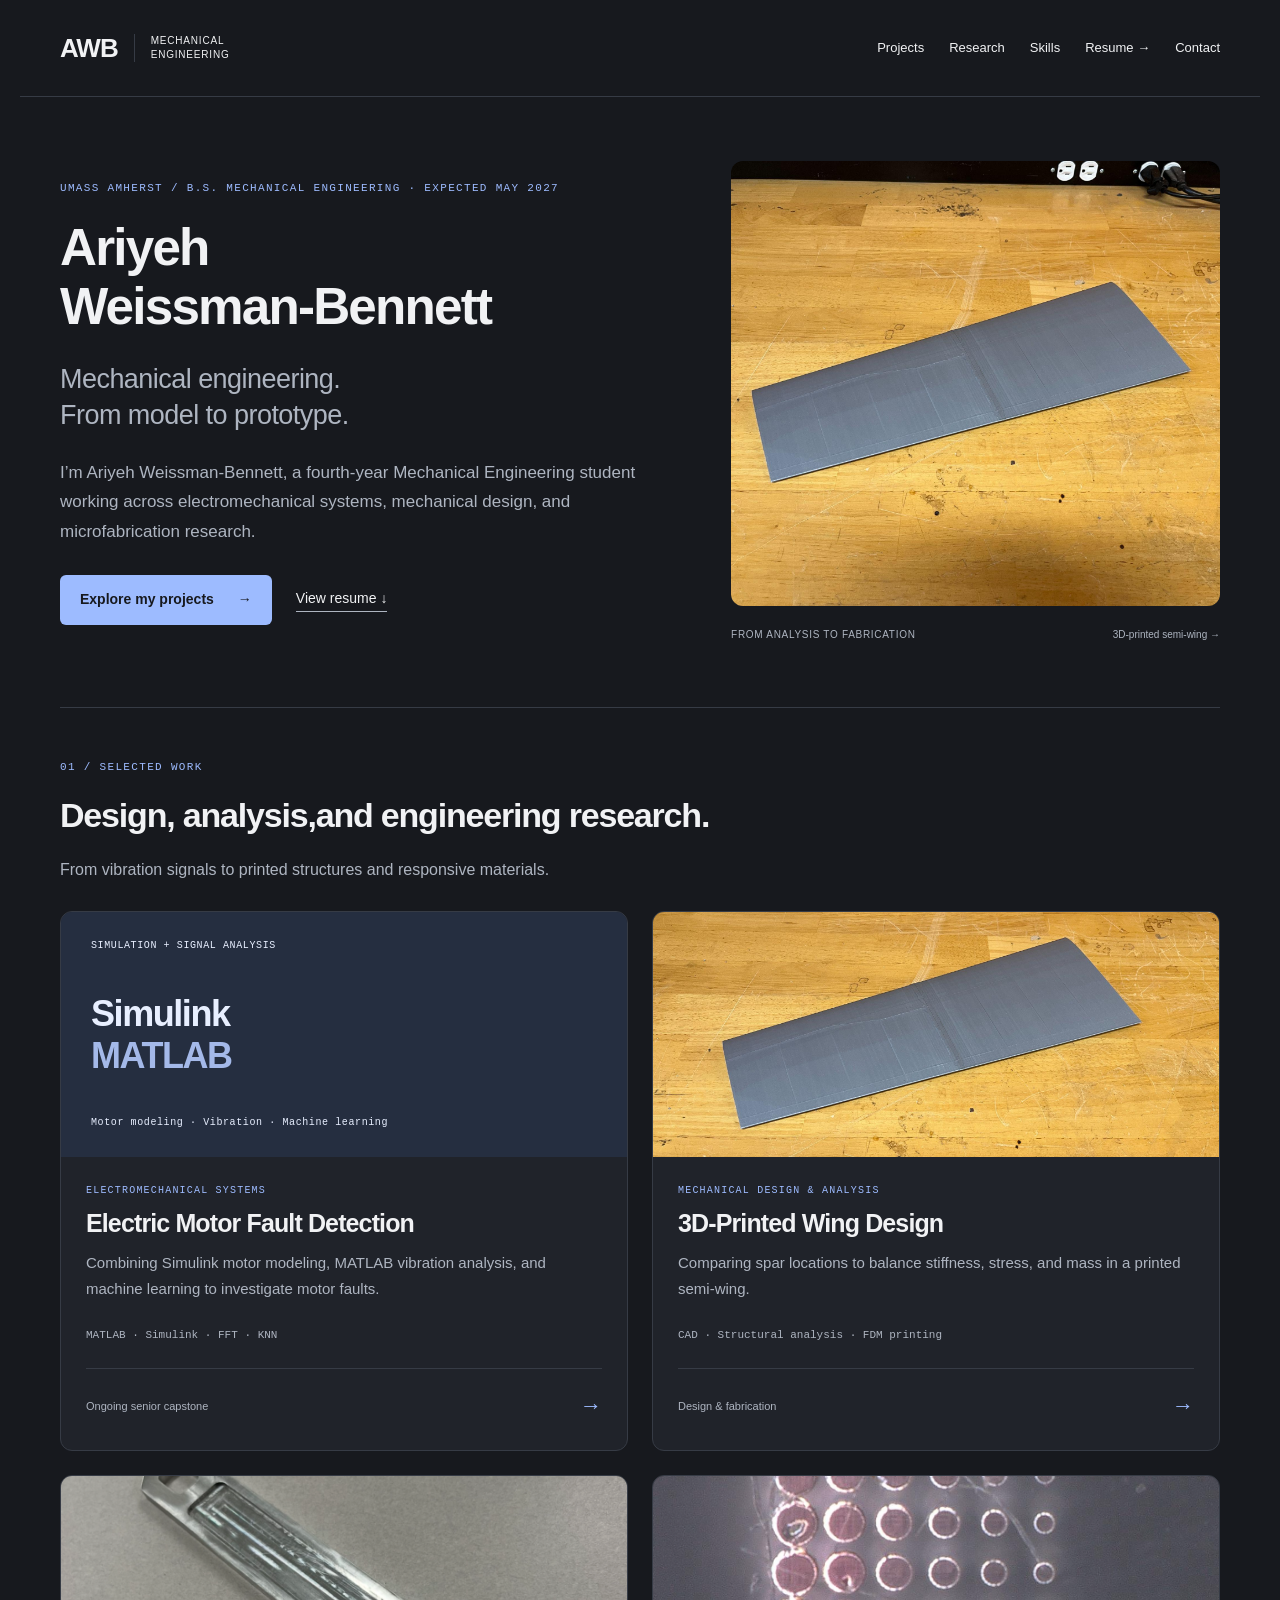
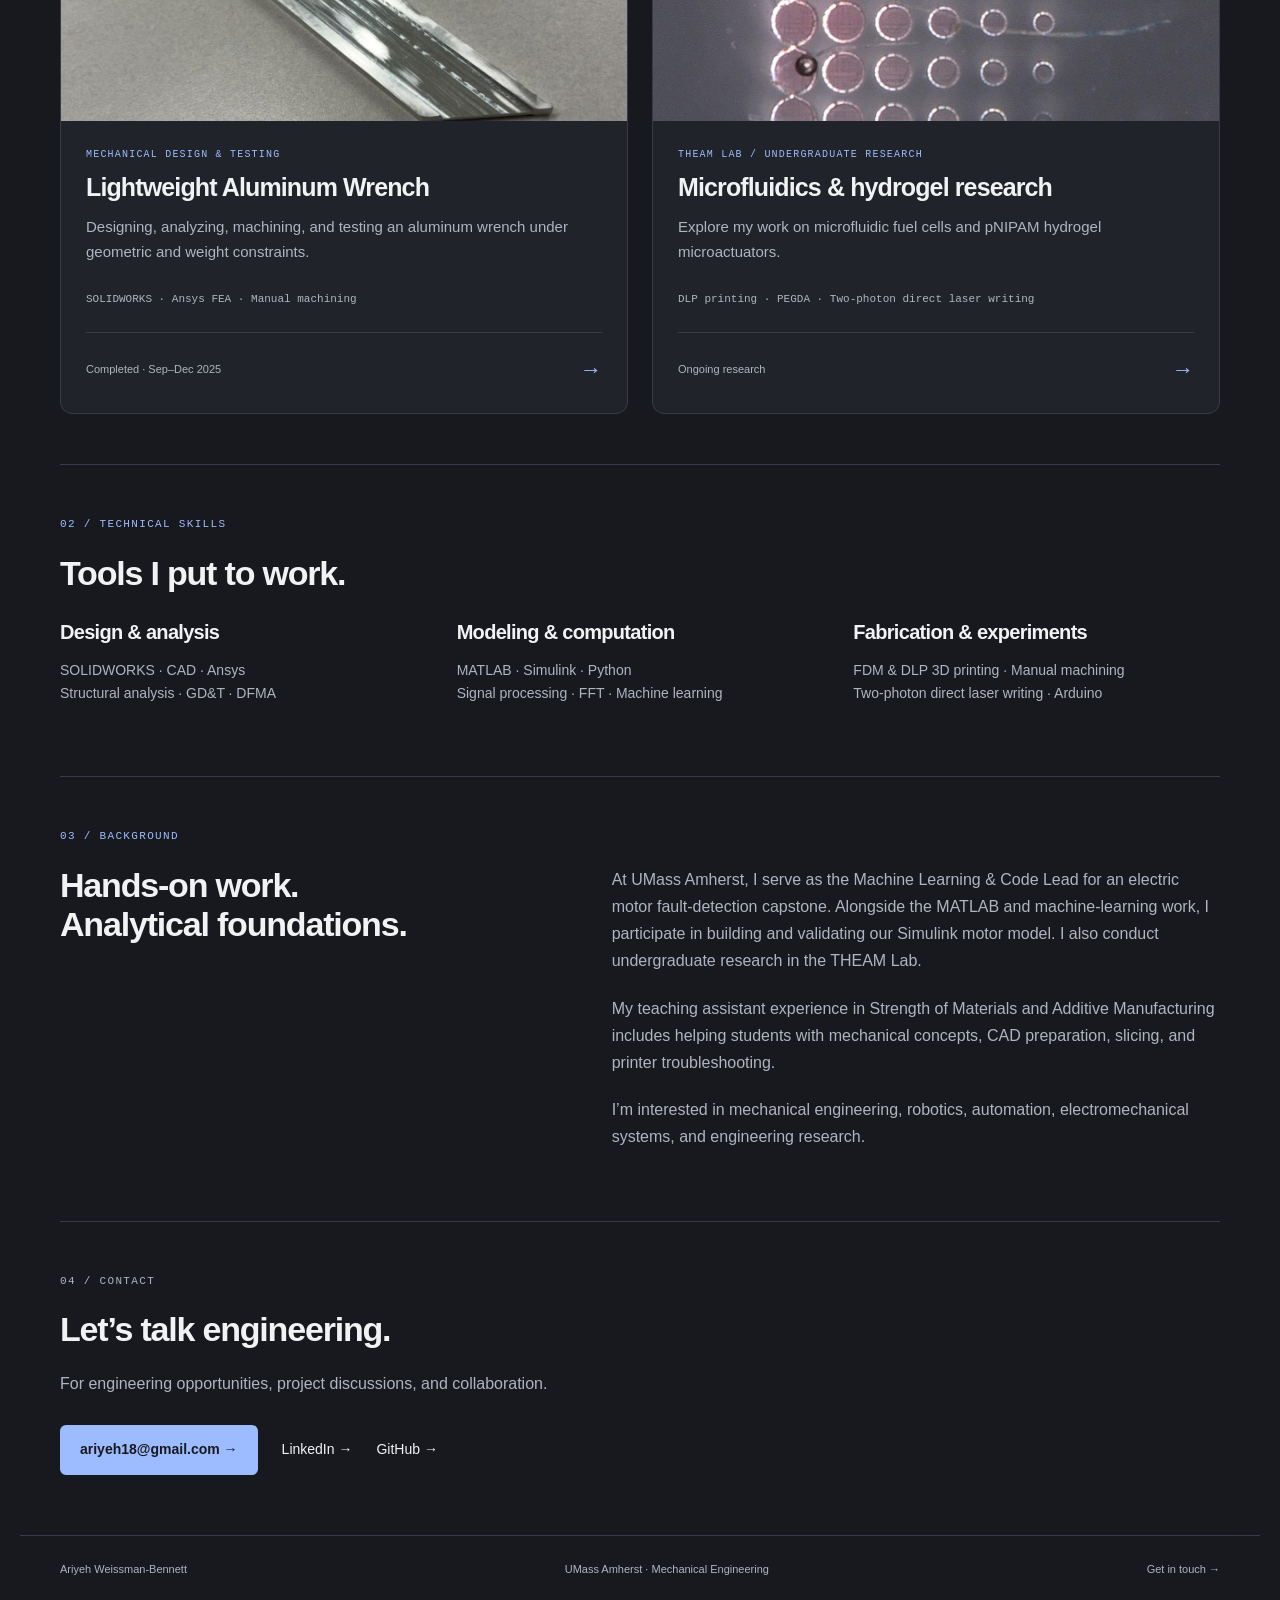
==== commit 0d57202f: "Redesign portfolio and emphasize Simulink model contributions" ====
--- a/index.html
+++ b/index.html
@@ -1,2 +1,2 @@
 <!doctype html>
-<html lang="en"><head><meta charset="utf-8"><meta name="viewport" content="width=device-width,initial-scale=1"><meta name="description" content="Engineering projects and research by Ariyeh Weissman-Bennett, a fourth-year Mechanical Engineering student at UMass Amherst."><title>Mechanical Engineering Portfolio | Ariyeh Weissman-Bennett</title><link rel="stylesheet" href="styles.css"><link rel="icon" href="favicon.svg" type="image/svg+xml"></head><body><a class="skip" href="#main">Skip to content</a><header><a class="brand" href="index.html">AWB<span>Mechanical Engineering</span></a><nav aria-label="Main navigation"><a href="projects.html">Projects</a><a href="research.html">Research</a><a href="index.html#skills">Skills</a><a href="ariyeh-weissman-bennett-resume.pdf">Resume →</a><a href="index.html#contact">Contact</a></nav></header><main id="main"><section class="hero"><div><p class="eyebrow">UMass Amherst / B.S. Mechanical Engineering · Expected May 2027</p><h1>Engineering through<br><em>modeling, making,</em><br>and testing.</h1><p class="intro">I’m Ariyeh Weissman-Bennett, a fourth-year Mechanical Engineering student working across electromechanical systems, mechanical design, and microfabrication research.</p><div class="buttons"><a class="button" href="projects.html">Explore my projects <span>→</span></a><a class="text-link" href="ariyeh-weissman-bennett-resume.pdf">View resume ↓</a></div></div><figure class="hero-figure"><img src="wing-built.jpg" alt="Printed semi-wing on a workshop bench, from the team wing report"><figcaption><span>FROM ANALYSIS TO FABRICATION</span><a href="3d-printed-wing-design.html">3D-printed semi-wing →</a></figcaption></figure></section><section class="section"><div class="section-heading"><p class="eyebrow">01 / Selected work</p><h2>Design, analysis,<br>and engineering research.</h2><p>From vibration signals to printed structures and responsive materials.</p></div><a class="project-row" href="electric-motor-fault-detection.html"><span class="number">01</span><div><span class="eyebrow">Electromechanical systems</span><h3>Electric Motor Fault Detection</h3><p>Connecting motor modeling, vibration analysis, and machine learning to investigate mechanical faults.</p><span class="tags">MATLAB · Simulink · FFT · KNN</span></div><div class="row-end"><span class="status">Ongoing senior capstone</span><span class="arrow" aria-hidden="true">→</span></div></a><a class="project-row" href="3d-printed-wing-design.html"><span class="number">02</span><div><span class="eyebrow">Mechanical design & analysis</span><h3>3D-Printed Wing Design</h3><p>Comparing spar locations to balance stiffness, stress, and mass in a printed semi-wing.</p><span class="tags">CAD · Structural analysis · FDM printing</span></div><div class="row-end"><span class="status">Design & fabrication documented</span><span class="arrow" aria-hidden="true">→</span></div></a><a class="project-row" href="lightweight-wrench.html"><span class="number">03</span><div><span class="eyebrow">Mechanical design & testing</span><h3>Lightweight Aluminum Wrench</h3><p>Designing, analyzing, machining, and testing an aluminum wrench under geometric and weight constraints.</p><span class="tags">SOLIDWORKS · Ansys FEA · Manual machining</span></div><div class="row-end"><span class="status">Completed · Sep–Dec 2025</span><span class="arrow" aria-hidden="true">→</span></div></a><a class="project-row" href="research.html"><span class="number">04</span><div><span class="eyebrow">THEAM Lab / Undergraduate research</span><h3>Microfluidics & hydrogel research</h3><p>Explore my work on microfluidic fuel cells and pNIPAM hydrogel microactuators.</p><span class="tags">DLP printing · PEGDA · Two-photon direct laser writing</span></div><div class="row-end"><span class="status">Ongoing research</span><span class="arrow" aria-hidden="true">→</span></div></a></section><section id="skills" class="section"><div class="section-heading"><p class="eyebrow">02 / Technical skills</p><h2>Tools I put to work.</h2></div><div class="skills-grid"><div><h3>Design & analysis</h3><p>SOLIDWORKS · CAD · Ansys<br>Structural analysis · GD&T · DFMA</p></div><div><h3>Modeling & computation</h3><p>MATLAB · Simulink · Python<br>Signal processing · FFT · Machine learning</p></div><div><h3>Fabrication & experiments</h3><p>FDM & DLP 3D printing · Manual machining<br>Two-photon direct laser writing · Arduino</p></div></div></section><section class="about section"><p class="eyebrow">03 / Background</p><h2>Hands-on work.<br>Analytical foundations.</h2><div><p>At UMass Amherst, I serve as the Machine Learning & Code Lead for an electric motor fault-detection capstone and conduct undergraduate research in the THEAM Lab.</p><p>My teaching assistant experience in Strength of Materials and Additive Manufacturing includes helping students with mechanical concepts, CAD preparation, slicing, and printer troubleshooting.</p><p>I’m interested in mechanical engineering, robotics, automation, electromechanical systems, and engineering research.</p></div></section><section id="contact" class="contact section"><p class="eyebrow">04 / Contact</p><h2>Let’s talk engineering.</h2><p>For engineering opportunities, project discussions, and collaboration.</p><div class="buttons"><a class="button" href="mailto:ariyeh18@gmail.com">ariyeh18@gmail.com →</a><a href="https://www.linkedin.com/in/ari-weissman-bennett">LinkedIn →</a><a href="https://github.com/AriWB">GitHub →</a></div></section></main><footer><span>Ariyeh Weissman-Bennett</span><span>UMass Amherst · Mechanical Engineering</span><a href="mailto:ariyeh18@gmail.com">Get in touch →</a></footer></body></html>+<html lang="en"><head><meta charset="utf-8"><meta name="viewport" content="width=device-width,initial-scale=1"><meta name="description" content="Engineering projects and research by Ariyeh Weissman-Bennett, a fourth-year Mechanical Engineering student at UMass Amherst."><title>Mechanical Engineering Portfolio | Ariyeh Weissman-Bennett</title><link rel="stylesheet" href="styles.css?v=3"><link rel="icon" href="favicon.svg" type="image/svg+xml"></head><body><a class="skip" href="#main">Skip to content</a><header><a class="brand" href="index.html">AWB<span>Mechanical Engineering</span></a><nav aria-label="Main navigation"><a href="projects.html">Projects</a><a href="research.html">Research</a><a href="index.html#skills">Skills</a><a href="ariyeh-weissman-bennett-resume.pdf">Resume →</a><a href="index.html#contact">Contact</a></nav></header><main id="main"><section class="hero"><div><p class="eyebrow">UMass Amherst / B.S. Mechanical Engineering · Expected May 2027</p><h1>Ariyeh<br>Weissman-Bennett<span class="hero-subtitle">Mechanical engineering.<br>From model to prototype.</span></h1><p class="intro">I’m Ariyeh Weissman-Bennett, a fourth-year Mechanical Engineering student working across electromechanical systems, mechanical design, and microfabrication research.</p><div class="buttons"><a class="button" href="projects.html">Explore my projects <span>→</span></a><a class="text-link" href="ariyeh-weissman-bennett-resume.pdf">View resume ↓</a></div></div><figure class="hero-figure"><img src="wing-built.jpg" alt="Printed semi-wing on a workshop bench, from the team wing report"><figcaption><span>FROM ANALYSIS TO FABRICATION</span><a href="3d-printed-wing-design.html">3D-printed semi-wing →</a></figcaption></figure></section><section class="section"><div class="section-heading"><p class="eyebrow">01 / Selected work</p><h2>Design, analysis,<br>and engineering research.</h2><p>From vibration signals to printed structures and responsive materials.</p></div><div class="project-grid"><a class="project-row" href="electric-motor-fault-detection.html"><div class="card-visual model-visual"><span class="visual-label">SIMULATION + SIGNAL ANALYSIS</span><strong>Simulink<br><span>MATLAB</span></strong><span class="visual-foot">Motor modeling · Vibration · Machine learning</span></div><div class="card-body"><div><span class="eyebrow">Electromechanical systems</span><h3>Electric Motor Fault Detection</h3><p>Combining Simulink motor modeling, MATLAB vibration analysis, and machine learning to investigate motor faults.</p><span class="tags">MATLAB · Simulink · FFT · KNN</span></div><div class="row-end"><span class="status">Ongoing senior capstone</span><span class="arrow" aria-hidden="true">→</span></div></div></a><a class="project-row" href="3d-printed-wing-design.html"><div class="card-visual"><img src="wing-built.jpg" alt="3D-printed semi-wing" loading="lazy"></div><div class="card-body"><div><span class="eyebrow">Mechanical design & analysis</span><h3>3D-Printed Wing Design</h3><p>Comparing spar locations to balance stiffness, stress, and mass in a printed semi-wing.</p><span class="tags">CAD · Structural analysis · FDM printing</span></div><div class="row-end"><span class="status">Design & fabrication</span><span class="arrow" aria-hidden="true">→</span></div></div></a><a class="project-row" href="lightweight-wrench.html"><div class="card-visual"><img src="wrench-machined.png?v=2" alt="Machined aluminum wrench" loading="lazy"></div><div class="card-body"><div><span class="eyebrow">Mechanical design & testing</span><h3>Lightweight Aluminum Wrench</h3><p>Designing, analyzing, machining, and testing an aluminum wrench under geometric and weight constraints.</p><span class="tags">SOLIDWORKS · Ansys FEA · Manual machining</span></div><div class="row-end"><span class="status">Completed · Sep–Dec 2025</span><span class="arrow" aria-hidden="true">→</span></div></div></a><a class="project-row" href="research.html"><div class="card-visual"><img src="pnipam-hydrogel.png" alt="pNIPAM hydrogel microstructures" loading="lazy"></div><div class="card-body"><div><span class="eyebrow">THEAM Lab / Undergraduate research</span><h3>Microfluidics & hydrogel research</h3><p>Explore my work on microfluidic fuel cells and pNIPAM hydrogel microactuators.</p><span class="tags">DLP printing · PEGDA · Two-photon direct laser writing</span></div><div class="row-end"><span class="status">Ongoing research</span><span class="arrow" aria-hidden="true">→</span></div></div></a></div></section><section id="skills" class="section"><div class="section-heading"><p class="eyebrow">02 / Technical skills</p><h2>Tools I put to work.</h2></div><div class="skills-grid"><div><h3>Design & analysis</h3><p>SOLIDWORKS · CAD · Ansys<br>Structural analysis · GD&T · DFMA</p></div><div><h3>Modeling & computation</h3><p>MATLAB · Simulink · Python<br>Signal processing · FFT · Machine learning</p></div><div><h3>Fabrication & experiments</h3><p>FDM & DLP 3D printing · Manual machining<br>Two-photon direct laser writing · Arduino</p></div></div></section><section class="about section"><p class="eyebrow">03 / Background</p><h2>Hands-on work.<br>Analytical foundations.</h2><div><p>At UMass Amherst, I serve as the Machine Learning & Code Lead for an electric motor fault-detection capstone. Alongside the MATLAB and machine-learning work, I participate in building and validating our Simulink motor model. I also conduct undergraduate research in the THEAM Lab.</p><p>My teaching assistant experience in Strength of Materials and Additive Manufacturing includes helping students with mechanical concepts, CAD preparation, slicing, and printer troubleshooting.</p><p>I’m interested in mechanical engineering, robotics, automation, electromechanical systems, and engineering research.</p></div></section><section id="contact" class="contact section"><p class="eyebrow">04 / Contact</p><h2>Let’s talk engineering.</h2><p>For engineering opportunities, project discussions, and collaboration.</p><div class="buttons"><a class="button" href="mailto:ariyeh18@gmail.com">ariyeh18@gmail.com →</a><a href="https://www.linkedin.com/in/ari-weissman-bennett">LinkedIn →</a><a href="https://github.com/AriWB">GitHub →</a></div></section></main><footer><span>Ariyeh Weissman-Bennett</span><span>UMass Amherst · Mechanical Engineering</span><a href="mailto:ariyeh18@gmail.com">Get in touch →</a></footer></body></html>
--- a/styles.css
+++ b/styles.css
@@ -1,3 +1 @@
-:root{--ink:#172d28;--muted:#57675f;--paper:#f7f7f1;--line:#d4dbd0;--accent:#e3ed90}*{box-sizing:border-box}html{scroll-behavior:smooth;scroll-padding-top:30px}body{margin:0;background:var(--paper);color:var(--ink);font-family:Arial,Helvetica,sans-serif;font-size:16px;line-height:1.65}a{color:inherit;text-decoration:none}a:hover{text-decoration:underline;text-underline-offset:5px}a:focus-visible{outline:3px solid #497867;outline-offset:6px}header,main,footer{max-width:1320px;margin:auto}header{display:flex;justify-content:space-between;align-items:center;padding:28px 48px;border-bottom:1px solid var(--line);gap:28px}.brand{font-size:26px;font-weight:800;letter-spacing:-1px;display:flex;align-items:center;gap:18px}.brand span{font-size:11px;line-height:1.3;font-weight:500;letter-spacing:.05em;text-transform:uppercase;max-width:90px;border-left:1px solid var(--line);padding-left:18px}nav{display:flex;gap:28px;font-size:14px}main{padding:0 48px}h1,h2,h3,p,figure{margin-top:0}h1,h2,h3{line-height:1.12;font-weight:500;letter-spacing:-.045em}h1{font-size:clamp(40px,4.6vw,66px);margin-bottom:28px}h2{font-size:clamp(30px,3.3vw,44px);margin-bottom:25px}h3{font-size:26px;margin-bottom:14px}p{margin-bottom:20px}.eyebrow{font:11px/1.6 'Courier New',monospace;letter-spacing:.11em;text-transform:uppercase;color:var(--muted);margin-bottom:22px}.hero{padding:76px 0 80px;display:grid;grid-template-columns:1.2fr 1fr;gap:65px;align-items:center}.hero em{font-family:Georgia,serif;font-weight:400}.intro{font-size:18px;line-height:1.7;max-width:650px;color:var(--muted)}.buttons{display:flex;gap:24px;flex-wrap:wrap;align-items:center;margin-top:30px;font-size:14px}.button{display:inline-flex;gap:36px;justify-content:space-between;align-items:center;background:var(--ink);color:white;padding:15px 22px;border-radius:3px}.button:hover{background:#284b41;text-decoration:none}.text-link{border-bottom:1px solid var(--ink)}.hero-figure{margin:0;align-self:stretch;display:flex;flex-direction:column;justify-content:center}.hero-figure img{width:100%;aspect-ratio:1.04;object-fit:cover;border-radius:3px}.hero-figure figcaption{display:flex;justify-content:space-between;gap:12px;flex-wrap:wrap;margin-top:12px;font-size:11px}.hero-figure figcaption span{font-family:'Courier New',monospace;letter-spacing:.05em}.section{padding:65px 0;border-top:1px solid var(--line)}.section-heading{max-width:670px;margin-bottom:40px}.section-heading>p:last-child{color:var(--muted)}.project-row{display:grid;grid-template-columns:50px 1fr 200px;gap:20px;padding:32px 0;border-top:1px solid var(--line);transition:background .15s}.project-row:hover{text-decoration:none;background:#eef0e6}.project-row .eyebrow{display:block;margin:0 0 12px}.project-row h3{margin:0 0 14px;font-size:30px}.project-row p{color:var(--muted);max-width:670px;margin-bottom:14px}.number{font:13px 'Courier New',monospace;padding-top:3px}.tags{font:12px/1.8 'Courier New',monospace;color:var(--muted)}.row-end{display:flex;flex-direction:column;align-items:flex-end;justify-content:space-between;gap:20px}.status{font-size:10px;text-transform:uppercase;letter-spacing:.04em;padding:6px 9px;background:#e9ecdf;border-radius:3px;white-space:normal}.arrow{font-size:35px}.skills-grid{display:grid;grid-template-columns:repeat(3,1fr);gap:35px}.skills-grid h3{font-size:21px;letter-spacing:-.02em}.skills-grid p{font-size:14px;color:var(--muted);line-height:2}.about{display:grid;grid-template-columns:1fr 1fr;column-gap:80px}.about>.eyebrow{grid-column:1/-1}.about>div{color:var(--muted)}.contact{padding-bottom:80px}.contact h2{font-size:clamp(36px,4vw,56px)}footer{display:flex;gap:20px;justify-content:space-between;border-top:1px solid var(--line);padding:25px 48px;color:var(--muted);font-size:11px}.page-title{padding:70px 0 50px;max-width:900px}.page-title h1{max-width:900px}.back{display:block;margin-bottom:34px;font-size:13px}.meta{display:flex;gap:15px;flex-wrap:wrap;font-size:12px;margin:24px 0 18px}.meta span{padding:8px 12px;background:#e9ecdf;border-radius:3px}.project-list{padding-top:0;border:0}.project-image{margin:0 0 55px;max-width:900px}.project-image img{width:100%;max-height:550px;object-fit:cover;border-radius:3px}figcaption{font-size:12px;color:var(--muted)}.case-layout{display:grid;grid-template-columns:220px 1fr;gap:65px;padding-bottom:60px}.case-layout aside{display:flex;flex-direction:column;align-items:flex-start;gap:14px;font-size:13px}.case-layout aside .eyebrow{margin:0 0 8px}.case-layout article{max-width:820px}.case-layout article section{margin-bottom:42px;scroll-margin-top:30px}.case-layout article h2{font-size:30px}.case-layout article h3{font-size:20px;letter-spacing:-.02em}.case-layout article p,.case-layout li{color:var(--muted)}li{padding-left:8px;margin-bottom:12px}ol{padding-left:22px}.note{background:#ecefe4;border-left:3px solid #6c866f;padding:24px;margin-top:30px}.note p{margin:0;font-size:14px}.sources{border-top:1px solid var(--line);padding-top:25px;font-size:12px}.table-wrap{overflow-x:auto;margin:25px 0 35px}table{width:100%;border-collapse:collapse;font-size:13px;text-align:left;min-width:500px}caption{text-align:left;margin-bottom:12px;font-size:12px;color:var(--muted)}th,td{padding:12px;border-bottom:1px solid var(--line)}thead{background:#e9ecdf}th{font-weight:500}.skip{position:absolute;top:-100px;padding:12px;background:white;z-index:10}.skip:focus{top:4px}@media(max-width:950px){header,footer{padding-left:26px;padding-right:26px}main{padding:0 26px}.hero{gap:30px;grid-template-columns:1.3fr 1fr}.hero-figure img{aspect-ratio:.85}.project-row{grid-template-columns:30px 1fr 145px}.skills-grid{gap:20px}.case-layout{grid-template-columns:160px 1fr;gap:25px}}@media(max-width:680px){header{flex-wrap:wrap;padding:20px}.brand{font-size:24px}nav{gap:22px;width:100%;font-size:13px}main{padding:0 20px}.hero{grid-template-columns:1fr;padding:45px 0;gap:32px}.hero-figure img{aspect-ratio:1.4}h1{font-size:42px}.section{padding:40px 0}.project-row{grid-template-columns:25px 1fr;gap:12px}.row-end{grid-column:2;flex-direction:row;align-items:center}.project-row h3{font-size:26px}.skills-grid{grid-template-columns:1fr;gap:20px}.about{grid-template-columns:1fr;gap:0}.buttons{gap:20px}.button{gap:20px}footer{flex-direction:column;padding:22px 20px;gap:8px}.page-title{padding:40px 0 30px}.case-layout{grid-template-columns:1fr;gap:30px}.case-layout aside{flex-direction:row;flex-wrap:wrap;gap:12px 20px;border-bottom:1px solid var(--line);padding-bottom:22px}.case-layout aside .eyebrow{width:100%}.project-image{margin-bottom:30px}.contact .button{max-width:100%;font-size:13px}}@media(prefers-reduced-motion:reduce){html{scroll-behavior:auto}*{transition:none!important}}@media print{header,footer,.buttons,.case-layout aside,.skip{display:none}body{background:white;color:black}main{padding:0}.hero{display:block}.hero-figure{max-width:450px}.case-layout{display:block}a{color:black}.section{break-inside:avoid}h1{font-size:36px}h2{font-size:25px}}
-
-nav{flex-wrap:wrap}nav a[aria-current="page"]{font-weight:700;text-decoration:underline;text-underline-offset:6px}
+:root{--ink:#f1f2f4;--muted:#aeb5c1;--paper:#17191e;--surface:#20232a;--line:#363b45;--accent:#9dbbff}*{box-sizing:border-box}html{scroll-behavior:smooth;scroll-padding-top:32px}body{margin:0;background:var(--paper);color:var(--ink);font:16px/1.7 Arial,Helvetica,sans-serif}a{color:inherit;text-decoration:none}a:hover{color:var(--accent)}a:focus-visible{outline:3px solid var(--accent);outline-offset:5px}header,main,footer{max-width:1240px;margin:auto}header{display:flex;justify-content:space-between;align-items:center;padding:26px 40px;gap:24px;border-bottom:1px solid var(--line)}.brand{display:flex;align-items:center;gap:16px;font-size:26px;font-weight:800;letter-spacing:-1px}.brand span{border-left:1px solid var(--line);padding-left:16px;font-size:10px;line-height:1.4;letter-spacing:.08em;text-transform:uppercase;max-width:110px;font-weight:400}nav{display:flex;flex-wrap:wrap;gap:25px;font-size:13px}nav a[aria-current=page]{color:var(--accent)}main{padding:0 40px}h1,h2,h3,p,figure{margin-top:0}h1,h2,h3{letter-spacing:-.035em;line-height:1.16;font-weight:600}h1{font-size:clamp(38px,4.6vw,62px);margin-bottom:24px}h2{font-size:34px;margin-bottom:20px}h3{font-size:23px;margin-bottom:14px}p{margin-bottom:20px}.eyebrow{font:11px/1.7 'Courier New',monospace;text-transform:uppercase;letter-spacing:.12em;color:var(--accent);margin-bottom:20px}.hero{display:grid;grid-template-columns:1.25fr 1fr;align-items:center;gap:60px;padding:64px 0}.hero h1{font-size:clamp(37px,4vw,55px)}.hero-subtitle{display:block;font-size:27px;font-weight:400;line-height:1.35;color:var(--muted);margin-top:24px;letter-spacing:-.02em}.intro{font-size:17px;line-height:1.75;max-width:720px;color:var(--muted)}.hero-figure{margin:0}.hero-figure img{width:100%;aspect-ratio:1.1;object-fit:cover;border-radius:12px}.hero-figure figcaption{display:flex;flex-wrap:wrap;gap:8px;justify-content:space-between;margin-top:12px;font-size:10px}.hero-figure figcaption span{letter-spacing:.07em}.buttons{display:flex;flex-wrap:wrap;gap:24px;align-items:center;margin-top:28px;font-size:14px}.button{display:inline-flex;justify-content:space-between;gap:24px;align-items:center;background:var(--accent);color:#17191e;border-radius:6px;padding:13px 20px;font-weight:600}.button:hover{background:#bdd0ff;color:#17191e}.text-link{border-bottom:1px solid var(--muted)}.section{padding:50px 0;border-top:1px solid var(--line)}.section-heading{max-width:720px;margin-bottom:28px}.section-heading p:last-child{color:var(--muted)}.section-heading h2 br{display:none}.project-grid{display:grid;grid-template-columns:repeat(2,minmax(0,1fr));gap:24px}.project-row{display:flex;flex-direction:column;overflow:hidden;border:1px solid var(--line);border-radius:12px;background:var(--surface);transition:border-color .15s,transform .15s}.project-row:hover{color:var(--ink);border-color:var(--accent);transform:translateY(-3px)}.card-visual{height:245px;background:#30343c;overflow:hidden}.card-visual img{width:100%;height:100%;object-fit:cover;display:block}.model-visual{padding:26px 30px;display:flex;flex-direction:column;justify-content:space-between;background:#252e40;color:#e8efff}.model-visual strong{font-size:36px;line-height:1.15;letter-spacing:-.04em}.model-visual strong span{color:#a4b9e9}.visual-label,.visual-foot{font:10px/1.6 'Courier New',monospace;letter-spacing:.06em}.fluid-visual{background:#2c2b3c}.fluid-visual strong span{color:#c0b9e4}.card-body{padding:25px;display:flex;flex-direction:column;flex:1}.card-body>div:first-child{flex:1}.project-row .eyebrow{display:block;margin-bottom:10px;font-size:10px}.project-row h3{font-size:25px;margin-bottom:12px}.project-row p{font-size:15px;color:var(--muted);margin-bottom:18px}.tags{font:11px/1.8 'Courier New',monospace;color:var(--muted)}.row-end{display:flex;justify-content:space-between;align-items:center;gap:15px;border-top:1px solid var(--line);padding-top:18px;margin-top:22px}.status{font-size:11px;color:var(--muted)}.arrow{font-size:22px;color:var(--accent)}.skills-grid{display:grid;grid-template-columns:repeat(3,1fr);gap:30px}.skills-grid h3{font-size:20px}.skills-grid p{font-size:14px;color:var(--muted)}.about{display:grid;grid-template-columns:1fr 1.25fr;gap:0 65px}.about>.eyebrow{grid-column:1/-1}.about>div{color:var(--muted)}.contact{padding-bottom:60px}.contact>p{color:var(--muted)}footer{display:flex;justify-content:space-between;gap:20px;padding:24px 40px;border-top:1px solid var(--line);font-size:11px;color:var(--muted)}.page-title{padding:48px 0 32px;max-width:960px}.back{display:block;font-size:12px;color:var(--muted);margin-bottom:24px}.meta{display:flex;flex-wrap:wrap;gap:10px;margin:22px 0 14px;font-size:12px}.meta span{padding:7px 12px;border:1px solid var(--line);border-radius:5px;background:var(--surface)}.project-list{border:0;padding-top:0}.project-image{margin:0 0 32px;max-width:900px}.project-image img{width:100%;height:auto;border-radius:10px}figcaption{font-size:12px;color:var(--muted)}main>figure{max-width:760px!important;margin-bottom:32px!important}main>figure img{border-radius:10px!important}section[aria-label="Wrench project images"]{display:grid;grid-template-columns:1fr 1fr;gap:24px;margin-bottom:36px!important;align-items:start}section[aria-label="Wrench project images"] figure{margin:0!important}section[aria-label="Wrench project images"] img{border-radius:8px!important;object-fit:contain;width:100%}.case-layout{display:block;padding-bottom:32px}.case-layout aside{display:flex;flex-wrap:wrap;align-items:center;gap:12px 24px;border-top:1px solid var(--line);border-bottom:1px solid var(--line);padding:18px 0;margin-bottom:32px;font-size:12px}.case-layout aside .eyebrow{margin:0;font-size:10px}.case-layout article{max-width:920px;margin:0 auto}.case-layout article section{padding:28px 0;border-bottom:1px solid var(--line);scroll-margin-top:24px}.case-layout article section:last-child{border:0}.case-layout article h2{font-size:27px}.case-layout article p,.case-layout li{color:var(--muted)}.case-layout article h3{font-size:20px}.contribution-grid{display:grid;grid-template-columns:1fr 1fr;gap:24px;margin-top:28px}.contribution-grid>div{padding:24px;background:var(--surface);border-top:2px solid var(--accent);border-radius:0 0 8px 8px}.contribution-grid p{font-size:15px;margin:0}li{padding-left:6px;margin-bottom:12px}ol{padding-left:22px}.table-wrap{overflow-x:auto;margin:25px 0}table{width:100%;border-collapse:collapse;font-size:13px;min-width:500px;text-align:left}caption{text-align:left;margin-bottom:12px;color:var(--muted);font-size:12px}th,td{padding:12px;border-bottom:1px solid var(--line)}thead{background:var(--surface)}.skip{position:absolute;top:-100px;padding:12px;background:var(--surface);z-index:10}.skip:focus{top:0}@media(max-width:800px){header,footer{padding-left:24px;padding-right:24px}main{padding:0 24px}.hero{gap:28px}.hero h1{font-size:37px}.hero-subtitle{font-size:23px}.card-visual{height:220px}.card-body{padding:20px}.skills-grid{gap:20px}.about{gap:0 32px}nav{gap:16px}}@media(max-width:600px){header{flex-wrap:wrap;padding:20px}nav{width:100%;gap:18px;font-size:12px}main{padding:0 20px}.hero{grid-template-columns:1fr;padding:40px 0}.hero h1{font-size:39px}.hero-figure img{aspect-ratio:1.5}.project-grid,.skills-grid,.about,.contribution-grid{grid-template-columns:1fr}.card-visual{height:230px}.section{padding:36px 0}.page-title{padding:36px 0 26px}h1{font-size:37px}h2{font-size:29px}footer{flex-direction:column;gap:8px;padding:22px 20px}section[aria-label="Wrench project images"]{grid-template-columns:1fr}.case-layout aside{gap:12px 18px}.case-layout aside .eyebrow{width:100%}}@media(prefers-reduced-motion:reduce){html{scroll-behavior:auto}*{transition:none!important}}@media print{header,footer,.buttons,.case-layout aside,.skip{display:none}body{background:white;color:black}.project-grid,.case-layout,.hero{display:block}.project-row{break-inside:avoid}main{padding:0}a,p{color:black!important}}
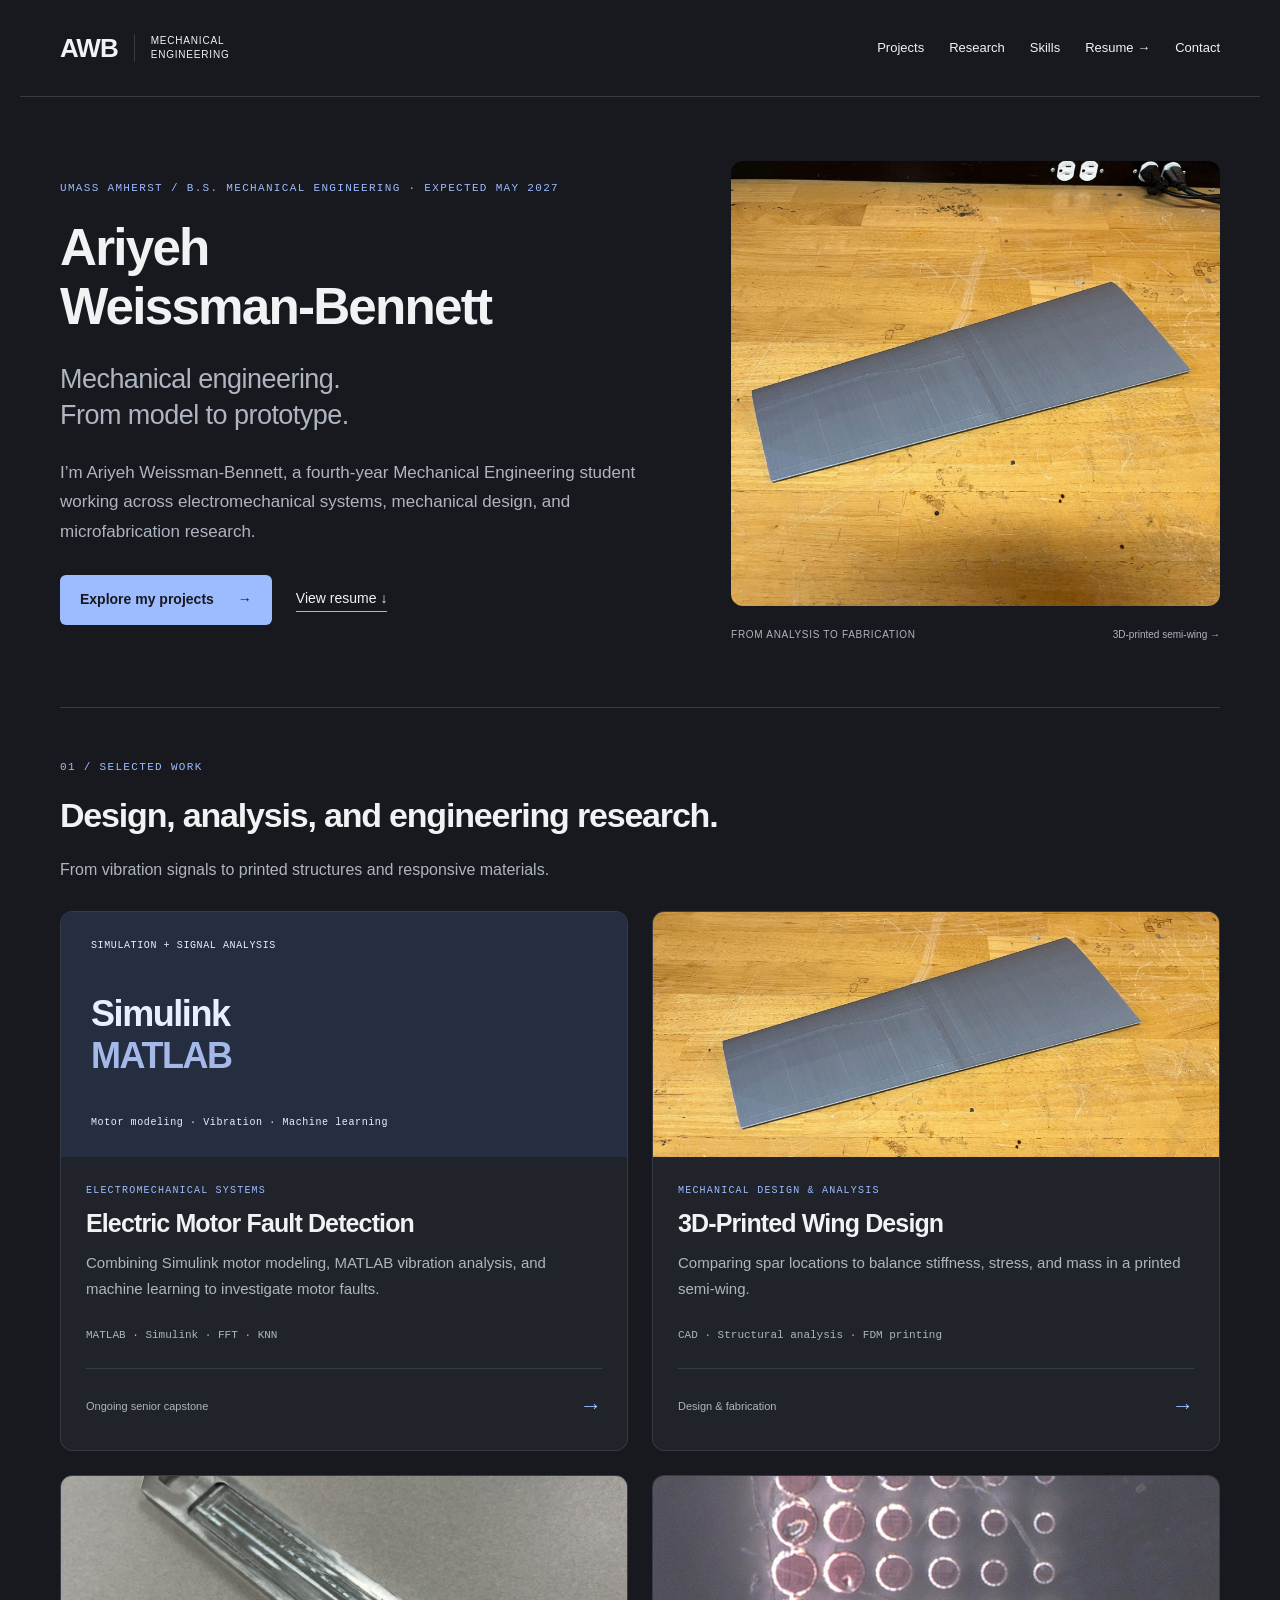
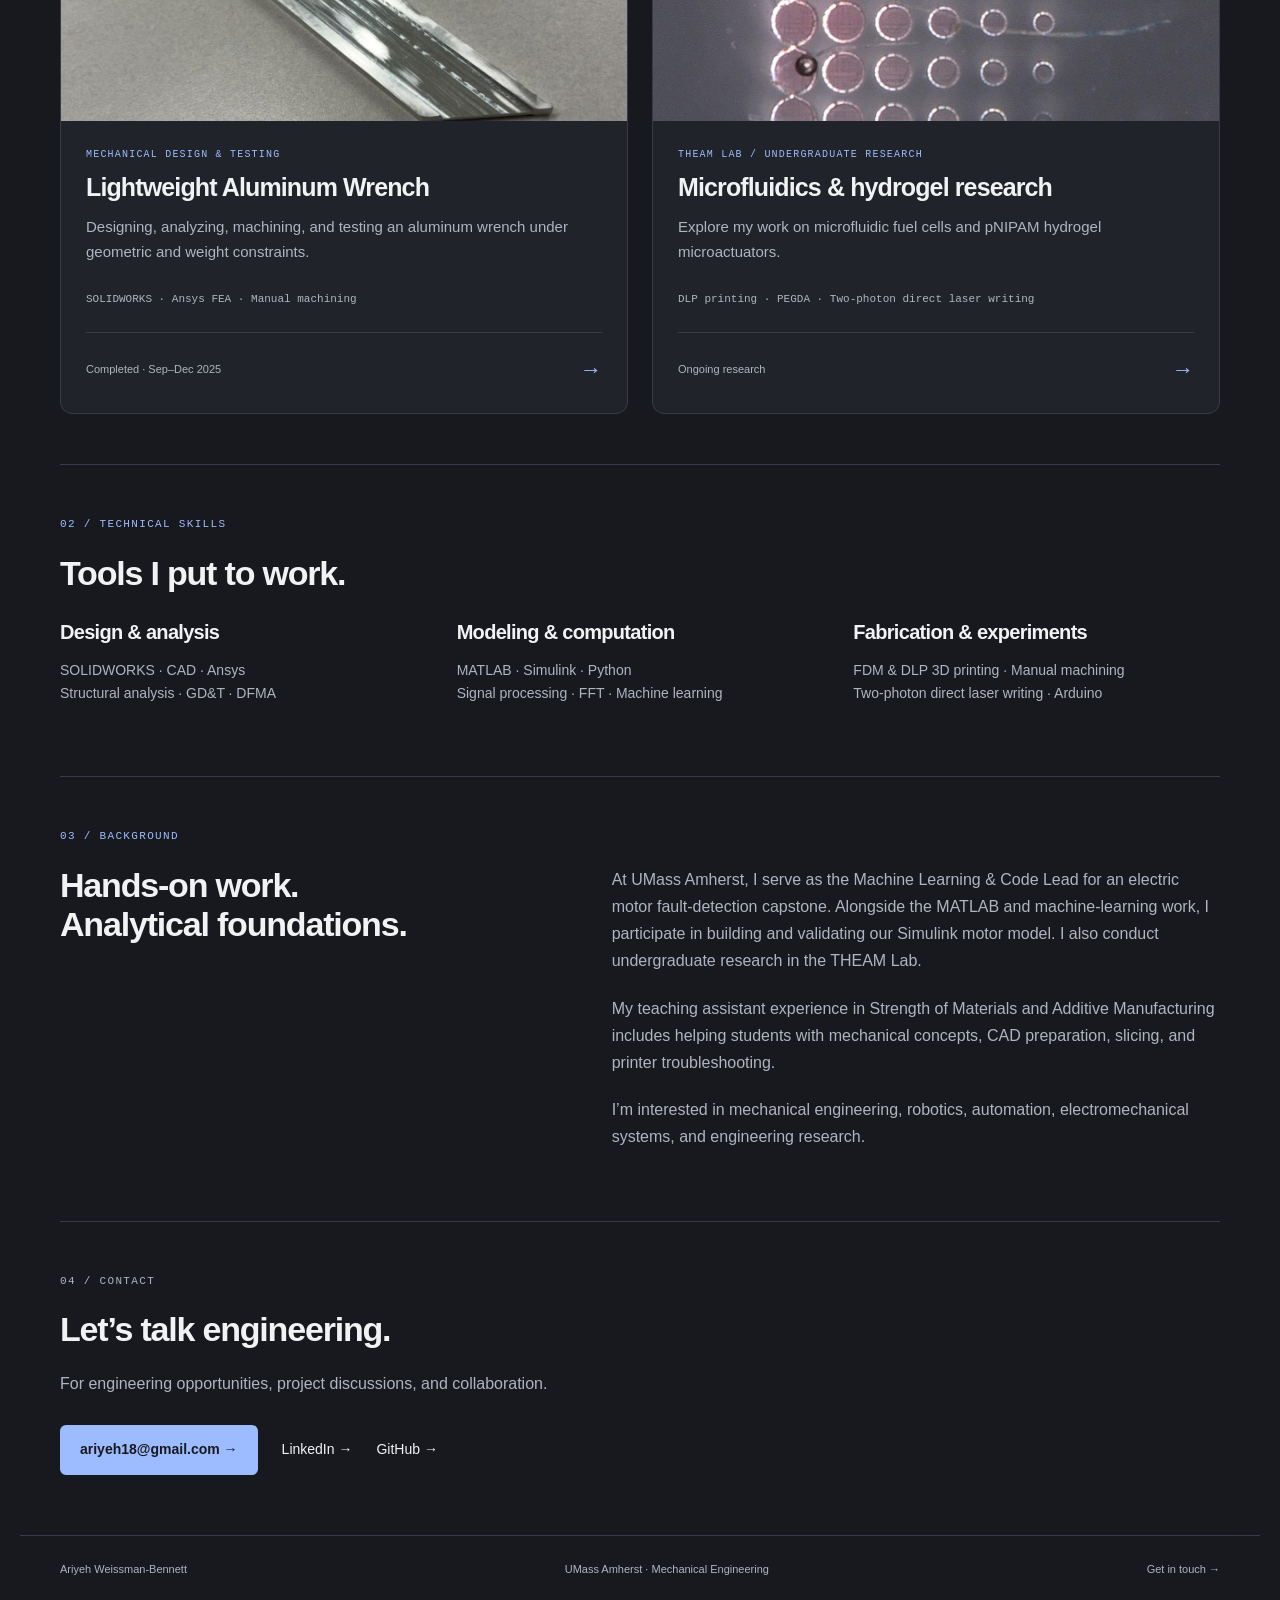
==== commit b57dba11: "Polish homepage heading spacing" ====
--- a/index.html
+++ b/index.html
@@ -1,2 +1,2 @@
 <!doctype html>
-<html lang="en"><head><meta charset="utf-8"><meta name="viewport" content="width=device-width,initial-scale=1"><meta name="description" content="Engineering projects and research by Ariyeh Weissman-Bennett, a fourth-year Mechanical Engineering student at UMass Amherst."><title>Mechanical Engineering Portfolio | Ariyeh Weissman-Bennett</title><link rel="stylesheet" href="styles.css?v=3"><link rel="icon" href="favicon.svg" type="image/svg+xml"></head><body><a class="skip" href="#main">Skip to content</a><header><a class="brand" href="index.html">AWB<span>Mechanical Engineering</span></a><nav aria-label="Main navigation"><a href="projects.html">Projects</a><a href="research.html">Research</a><a href="index.html#skills">Skills</a><a href="ariyeh-weissman-bennett-resume.pdf">Resume →</a><a href="index.html#contact">Contact</a></nav></header><main id="main"><section class="hero"><div><p class="eyebrow">UMass Amherst / B.S. Mechanical Engineering · Expected May 2027</p><h1>Ariyeh<br>Weissman-Bennett<span class="hero-subtitle">Mechanical engineering.<br>From model to prototype.</span></h1><p class="intro">I’m Ariyeh Weissman-Bennett, a fourth-year Mechanical Engineering student working across electromechanical systems, mechanical design, and microfabrication research.</p><div class="buttons"><a class="button" href="projects.html">Explore my projects <span>→</span></a><a class="text-link" href="ariyeh-weissman-bennett-resume.pdf">View resume ↓</a></div></div><figure class="hero-figure"><img src="wing-built.jpg" alt="Printed semi-wing on a workshop bench, from the team wing report"><figcaption><span>FROM ANALYSIS TO FABRICATION</span><a href="3d-printed-wing-design.html">3D-printed semi-wing →</a></figcaption></figure></section><section class="section"><div class="section-heading"><p class="eyebrow">01 / Selected work</p><h2>Design, analysis,<br>and engineering research.</h2><p>From vibration signals to printed structures and responsive materials.</p></div><div class="project-grid"><a class="project-row" href="electric-motor-fault-detection.html"><div class="card-visual model-visual"><span class="visual-label">SIMULATION + SIGNAL ANALYSIS</span><strong>Simulink<br><span>MATLAB</span></strong><span class="visual-foot">Motor modeling · Vibration · Machine learning</span></div><div class="card-body"><div><span class="eyebrow">Electromechanical systems</span><h3>Electric Motor Fault Detection</h3><p>Combining Simulink motor modeling, MATLAB vibration analysis, and machine learning to investigate motor faults.</p><span class="tags">MATLAB · Simulink · FFT · KNN</span></div><div class="row-end"><span class="status">Ongoing senior capstone</span><span class="arrow" aria-hidden="true">→</span></div></div></a><a class="project-row" href="3d-printed-wing-design.html"><div class="card-visual"><img src="wing-built.jpg" alt="3D-printed semi-wing" loading="lazy"></div><div class="card-body"><div><span class="eyebrow">Mechanical design & analysis</span><h3>3D-Printed Wing Design</h3><p>Comparing spar locations to balance stiffness, stress, and mass in a printed semi-wing.</p><span class="tags">CAD · Structural analysis · FDM printing</span></div><div class="row-end"><span class="status">Design & fabrication</span><span class="arrow" aria-hidden="true">→</span></div></div></a><a class="project-row" href="lightweight-wrench.html"><div class="card-visual"><img src="wrench-machined.png?v=2" alt="Machined aluminum wrench" loading="lazy"></div><div class="card-body"><div><span class="eyebrow">Mechanical design & testing</span><h3>Lightweight Aluminum Wrench</h3><p>Designing, analyzing, machining, and testing an aluminum wrench under geometric and weight constraints.</p><span class="tags">SOLIDWORKS · Ansys FEA · Manual machining</span></div><div class="row-end"><span class="status">Completed · Sep–Dec 2025</span><span class="arrow" aria-hidden="true">→</span></div></div></a><a class="project-row" href="research.html"><div class="card-visual"><img src="pnipam-hydrogel.png" alt="pNIPAM hydrogel microstructures" loading="lazy"></div><div class="card-body"><div><span class="eyebrow">THEAM Lab / Undergraduate research</span><h3>Microfluidics & hydrogel research</h3><p>Explore my work on microfluidic fuel cells and pNIPAM hydrogel microactuators.</p><span class="tags">DLP printing · PEGDA · Two-photon direct laser writing</span></div><div class="row-end"><span class="status">Ongoing research</span><span class="arrow" aria-hidden="true">→</span></div></div></a></div></section><section id="skills" class="section"><div class="section-heading"><p class="eyebrow">02 / Technical skills</p><h2>Tools I put to work.</h2></div><div class="skills-grid"><div><h3>Design & analysis</h3><p>SOLIDWORKS · CAD · Ansys<br>Structural analysis · GD&T · DFMA</p></div><div><h3>Modeling & computation</h3><p>MATLAB · Simulink · Python<br>Signal processing · FFT · Machine learning</p></div><div><h3>Fabrication & experiments</h3><p>FDM & DLP 3D printing · Manual machining<br>Two-photon direct laser writing · Arduino</p></div></div></section><section class="about section"><p class="eyebrow">03 / Background</p><h2>Hands-on work.<br>Analytical foundations.</h2><div><p>At UMass Amherst, I serve as the Machine Learning & Code Lead for an electric motor fault-detection capstone. Alongside the MATLAB and machine-learning work, I participate in building and validating our Simulink motor model. I also conduct undergraduate research in the THEAM Lab.</p><p>My teaching assistant experience in Strength of Materials and Additive Manufacturing includes helping students with mechanical concepts, CAD preparation, slicing, and printer troubleshooting.</p><p>I’m interested in mechanical engineering, robotics, automation, electromechanical systems, and engineering research.</p></div></section><section id="contact" class="contact section"><p class="eyebrow">04 / Contact</p><h2>Let’s talk engineering.</h2><p>For engineering opportunities, project discussions, and collaboration.</p><div class="buttons"><a class="button" href="mailto:ariyeh18@gmail.com">ariyeh18@gmail.com →</a><a href="https://www.linkedin.com/in/ari-weissman-bennett">LinkedIn →</a><a href="https://github.com/AriWB">GitHub →</a></div></section></main><footer><span>Ariyeh Weissman-Bennett</span><span>UMass Amherst · Mechanical Engineering</span><a href="mailto:ariyeh18@gmail.com">Get in touch →</a></footer></body></html>+<html lang="en"><head><meta charset="utf-8"><meta name="viewport" content="width=device-width,initial-scale=1"><meta name="description" content="Engineering projects and research by Ariyeh Weissman-Bennett, a fourth-year Mechanical Engineering student at UMass Amherst."><title>Mechanical Engineering Portfolio | Ariyeh Weissman-Bennett</title><link rel="stylesheet" href="styles.css?v=3"><link rel="icon" href="favicon.svg" type="image/svg+xml"></head><body><a class="skip" href="#main">Skip to content</a><header><a class="brand" href="index.html">AWB<span>Mechanical Engineering</span></a><nav aria-label="Main navigation"><a href="projects.html">Projects</a><a href="research.html">Research</a><a href="index.html#skills">Skills</a><a href="ariyeh-weissman-bennett-resume.pdf">Resume →</a><a href="index.html#contact">Contact</a></nav></header><main id="main"><section class="hero"><div><p class="eyebrow">UMass Amherst / B.S. Mechanical Engineering · Expected May 2027</p><h1>Ariyeh<br>Weissman-Bennett<span class="hero-subtitle">Mechanical engineering.<br>From model to prototype.</span></h1><p class="intro">I’m Ariyeh Weissman-Bennett, a fourth-year Mechanical Engineering student working across electromechanical systems, mechanical design, and microfabrication research.</p><div class="buttons"><a class="button" href="projects.html">Explore my projects <span>→</span></a><a class="text-link" href="ariyeh-weissman-bennett-resume.pdf">View resume ↓</a></div></div><figure class="hero-figure"><img src="wing-built.jpg" alt="Printed semi-wing on a workshop bench, from the team wing report"><figcaption><span>FROM ANALYSIS TO FABRICATION</span><a href="3d-printed-wing-design.html">3D-printed semi-wing →</a></figcaption></figure></section><section class="section"><div class="section-heading"><p class="eyebrow">01 / Selected work</p><h2>Design, analysis, and engineering research.</h2><p>From vibration signals to printed structures and responsive materials.</p></div><div class="project-grid"><a class="project-row" href="electric-motor-fault-detection.html"><div class="card-visual model-visual"><span class="visual-label">SIMULATION + SIGNAL ANALYSIS</span><strong>Simulink<br><span>MATLAB</span></strong><span class="visual-foot">Motor modeling · Vibration · Machine learning</span></div><div class="card-body"><div><span class="eyebrow">Electromechanical systems</span><h3>Electric Motor Fault Detection</h3><p>Combining Simulink motor modeling, MATLAB vibration analysis, and machine learning to investigate motor faults.</p><span class="tags">MATLAB · Simulink · FFT · KNN</span></div><div class="row-end"><span class="status">Ongoing senior capstone</span><span class="arrow" aria-hidden="true">→</span></div></div></a><a class="project-row" href="3d-printed-wing-design.html"><div class="card-visual"><img src="wing-built.jpg" alt="3D-printed semi-wing" loading="lazy"></div><div class="card-body"><div><span class="eyebrow">Mechanical design & analysis</span><h3>3D-Printed Wing Design</h3><p>Comparing spar locations to balance stiffness, stress, and mass in a printed semi-wing.</p><span class="tags">CAD · Structural analysis · FDM printing</span></div><div class="row-end"><span class="status">Design & fabrication</span><span class="arrow" aria-hidden="true">→</span></div></div></a><a class="project-row" href="lightweight-wrench.html"><div class="card-visual"><img src="wrench-machined.png?v=2" alt="Machined aluminum wrench" loading="lazy"></div><div class="card-body"><div><span class="eyebrow">Mechanical design & testing</span><h3>Lightweight Aluminum Wrench</h3><p>Designing, analyzing, machining, and testing an aluminum wrench under geometric and weight constraints.</p><span class="tags">SOLIDWORKS · Ansys FEA · Manual machining</span></div><div class="row-end"><span class="status">Completed · Sep–Dec 2025</span><span class="arrow" aria-hidden="true">→</span></div></div></a><a class="project-row" href="research.html"><div class="card-visual"><img src="pnipam-hydrogel.png" alt="pNIPAM hydrogel microstructures" loading="lazy"></div><div class="card-body"><div><span class="eyebrow">THEAM Lab / Undergraduate research</span><h3>Microfluidics & hydrogel research</h3><p>Explore my work on microfluidic fuel cells and pNIPAM hydrogel microactuators.</p><span class="tags">DLP printing · PEGDA · Two-photon direct laser writing</span></div><div class="row-end"><span class="status">Ongoing research</span><span class="arrow" aria-hidden="true">→</span></div></div></a></div></section><section id="skills" class="section"><div class="section-heading"><p class="eyebrow">02 / Technical skills</p><h2>Tools I put to work.</h2></div><div class="skills-grid"><div><h3>Design & analysis</h3><p>SOLIDWORKS · CAD · Ansys<br>Structural analysis · GD&T · DFMA</p></div><div><h3>Modeling & computation</h3><p>MATLAB · Simulink · Python<br>Signal processing · FFT · Machine learning</p></div><div><h3>Fabrication & experiments</h3><p>FDM & DLP 3D printing · Manual machining<br>Two-photon direct laser writing · Arduino</p></div></div></section><section class="about section"><p class="eyebrow">03 / Background</p><h2>Hands-on work.<br>Analytical foundations.</h2><div><p>At UMass Amherst, I serve as the Machine Learning & Code Lead for an electric motor fault-detection capstone. Alongside the MATLAB and machine-learning work, I participate in building and validating our Simulink motor model. I also conduct undergraduate research in the THEAM Lab.</p><p>My teaching assistant experience in Strength of Materials and Additive Manufacturing includes helping students with mechanical concepts, CAD preparation, slicing, and printer troubleshooting.</p><p>I’m interested in mechanical engineering, robotics, automation, electromechanical systems, and engineering research.</p></div></section><section id="contact" class="contact section"><p class="eyebrow">04 / Contact</p><h2>Let’s talk engineering.</h2><p>For engineering opportunities, project discussions, and collaboration.</p><div class="buttons"><a class="button" href="mailto:ariyeh18@gmail.com">ariyeh18@gmail.com →</a><a href="https://www.linkedin.com/in/ari-weissman-bennett">LinkedIn →</a><a href="https://github.com/AriWB">GitHub →</a></div></section></main><footer><span>Ariyeh Weissman-Bennett</span><span>UMass Amherst · Mechanical Engineering</span><a href="mailto:ariyeh18@gmail.com">Get in touch →</a></footer></body></html>
